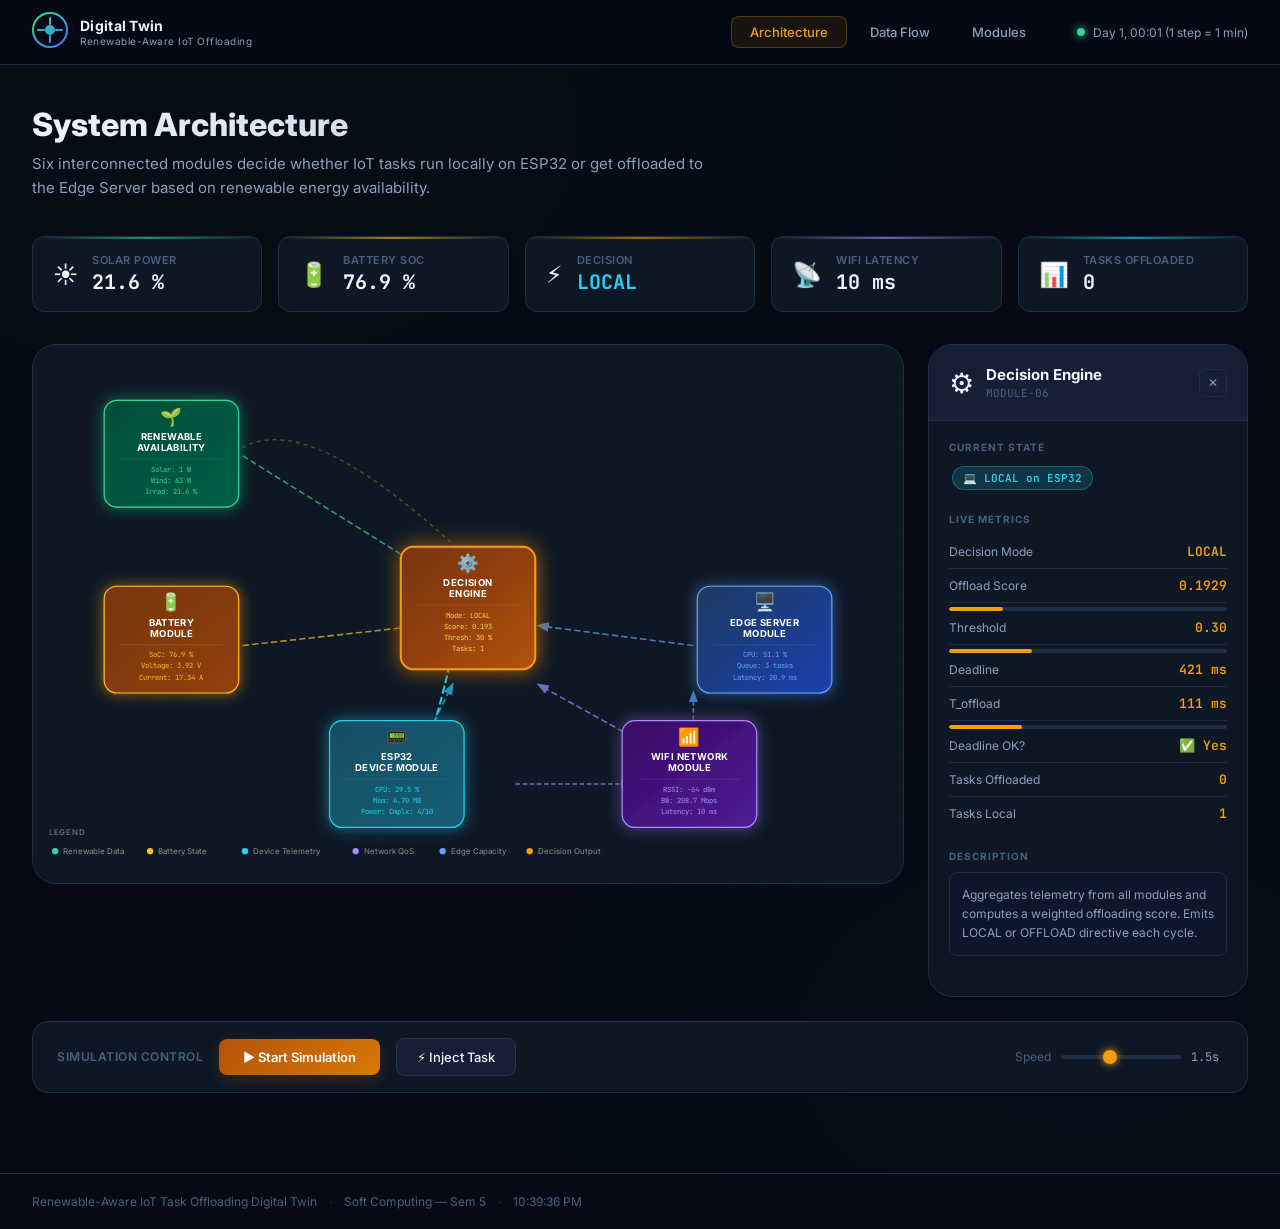
==== index.html @ d1eb708c "first commit" ====
<!DOCTYPE html>
<html lang="en">
<head>
  <meta charset="UTF-8" />
  <meta name="viewport" content="width=device-width, initial-scale=1.0" />
  <title>Renewable-Aware IoT Task Offloading Digital Twin</title>
  <meta name="description" content="Interactive system architecture for a Renewable-Aware IoT Task Offloading Digital Twin — visualizing data flow between Renewable, Battery, ESP32, WiFi, Edge Server, and Decision Engine modules." />
  <link rel="preconnect" href="https://fonts.googleapis.com" />
  <link href="https://fonts.googleapis.com/css2?family=Inter:wght@300;400;500;600;700;800&family=JetBrains+Mono:wght@400;600&display=swap" rel="stylesheet" />
  <link rel="stylesheet" href="style.css" />
</head>
<body>
  <!-- ===== HEADER ===== -->
  <header class="site-header">
    <div class="header-inner">
      <div class="logo-group">
        <div class="logo-icon">
          <svg viewBox="0 0 36 36" fill="none" xmlns="http://www.w3.org/2000/svg">
            <circle cx="18" cy="18" r="17" stroke="url(#lg1)" stroke-width="2"/>
            <path d="M18 6v6M18 24v6M6 18h6M24 18h6" stroke="url(#lg1)" stroke-width="2" stroke-linecap="round"/>
            <circle cx="18" cy="18" r="5" fill="url(#lg1)"/>
            <defs>
              <linearGradient id="lg1" x1="6" y1="6" x2="30" y2="30" gradientUnits="userSpaceOnUse">
                <stop stop-color="#34d399"/>
                <stop offset="1" stop-color="#3b82f6"/>
              </linearGradient>
            </defs>
          </svg>
        </div>
        <div class="logo-text">
          <span class="logo-title">Digital Twin</span>
          <span class="logo-sub">Renewable-Aware IoT Offloading</span>
        </div>
      </div>
      <nav class="header-nav">
        <button class="nav-btn active" data-view="architecture" onclick="switchView('architecture')">Architecture</button>
        <button class="nav-btn" data-view="dataflow" onclick="switchView('dataflow')">Data Flow</button>
        <button class="nav-btn" data-view="modules" onclick="switchView('modules')">Modules</button>
      </nav>
      <div class="header-status">
        <span class="status-dot"></span>
        <span class="status-text" id="sim-clock">Sim Time: 00:00 (Step = 1 min)</span>
      </div>
    </div>
  </header>

  <!-- ===== MAIN ===== -->
  <main>
    <!-- ──── VIEW: ARCHITECTURE ──── -->
    <section id="view-architecture" class="view active">
      <div class="section-hero">
        <h1 class="hero-title">System Architecture</h1>
        <p class="hero-sub">Six interconnected modules decide whether IoT tasks run locally on ESP32 or get offloaded to the Edge Server based on renewable energy availability.</p>
      </div>

      <!-- KPI Bar -->
      <div class="kpi-bar">
        <div class="kpi-card" id="kpi-solar">
          <div class="kpi-icon">☀️</div>
          <div class="kpi-body">
            <div class="kpi-label">Solar Power</div>
            <div class="kpi-value" id="kv-solar">0 W</div>
          </div>
          <div class="kpi-ring" id="kr-solar"></div>
        </div>
        <div class="kpi-card" id="kpi-battery">
          <div class="kpi-icon">🔋</div>
          <div class="kpi-body">
            <div class="kpi-label">Battery SoC</div>
            <div class="kpi-value" id="kv-battery">0%</div>
          </div>
          <div class="kpi-ring" id="kr-battery"></div>
        </div>
        <div class="kpi-card" id="kpi-decision">
          <div class="kpi-icon">⚡</div>
          <div class="kpi-body">
            <div class="kpi-label">Decision</div>
            <div class="kpi-value" id="kv-decision">—</div>
          </div>
        </div>
        <div class="kpi-card" id="kpi-latency">
          <div class="kpi-icon">📡</div>
          <div class="kpi-body">
            <div class="kpi-label">WiFi Latency</div>
            <div class="kpi-value" id="kv-latency">0 ms</div>
          </div>
        </div>
        <div class="kpi-card" id="kpi-tasks">
          <div class="kpi-icon">📊</div>
          <div class="kpi-body">
            <div class="kpi-label">Tasks Offloaded</div>
            <div class="kpi-value" id="kv-tasks">0</div>
          </div>
        </div>
      </div>

      <!-- Architecture Canvas -->
      <div class="arch-canvas-wrapper">
        <svg id="arch-svg" class="arch-svg" viewBox="0 0 1100 680" xmlns="http://www.w3.org/2000/svg">
          <defs>
            <!-- Glow filters -->
            <filter id="glow-green" x="-30%" y="-30%" width="160%" height="160%">
              <feGaussianBlur stdDeviation="8" result="blur"/>
              <feMerge><feMergeNode in="blur"/><feMergeNode in="SourceGraphic"/></feMerge>
            </filter>
            <filter id="glow-amber" x="-30%" y="-30%" width="160%" height="160%">
              <feGaussianBlur stdDeviation="8" result="blur"/>
              <feMerge><feMergeNode in="blur"/><feMergeNode in="SourceGraphic"/></feMerge>
            </filter>
            <filter id="glow-cyan" x="-30%" y="-30%" width="160%" height="160%">
              <feGaussianBlur stdDeviation="8" result="blur"/>
              <feMerge><feMergeNode in="blur"/><feMergeNode in="SourceGraphic"/></feMerge>
            </filter>
            <filter id="glow-purple" x="-30%" y="-30%" width="160%" height="160%">
              <feGaussianBlur stdDeviation="8" result="blur"/>
              <feMerge><feMergeNode in="blur"/><feMergeNode in="SourceGraphic"/></feMerge>
            </filter>
            <filter id="glow-blue" x="-30%" y="-30%" width="160%" height="160%">
              <feGaussianBlur stdDeviation="8" result="blur"/>
              <feMerge><feMergeNode in="blur"/><feMergeNode in="SourceGraphic"/></feMerge>
            </filter>
            <filter id="glow-gold" x="-40%" y="-40%" width="180%" height="180%">
              <feGaussianBlur stdDeviation="12" result="blur"/>
              <feMerge><feMergeNode in="blur"/><feMergeNode in="SourceGraphic"/></feMerge>
            </filter>
            <!-- Gradients -->
            <linearGradient id="grad-green" x1="0%" y1="0%" x2="100%" y2="100%">
              <stop offset="0%" stop-color="#064e3b"/><stop offset="100%" stop-color="#065f46"/>
            </linearGradient>
            <linearGradient id="grad-amber" x1="0%" y1="0%" x2="100%" y2="100%">
              <stop offset="0%" stop-color="#78350f"/><stop offset="100%" stop-color="#92400e"/>
            </linearGradient>
            <linearGradient id="grad-cyan" x1="0%" y1="0%" x2="100%" y2="100%">
              <stop offset="0%" stop-color="#164e63"/><stop offset="100%" stop-color="#155e75"/>
            </linearGradient>
            <linearGradient id="grad-purple" x1="0%" y1="0%" x2="100%" y2="100%">
              <stop offset="0%" stop-color="#3b0764"/><stop offset="100%" stop-color="#4c1d95"/>
            </linearGradient>
            <linearGradient id="grad-blue" x1="0%" y1="0%" x2="100%" y2="100%">
              <stop offset="0%" stop-color="#1e3a5f"/><stop offset="100%" stop-color="#1e40af"/>
            </linearGradient>
            <linearGradient id="grad-gold" x1="0%" y1="0%" x2="100%" y2="100%">
              <stop offset="0%" stop-color="#78350f"/><stop offset="50%" stop-color="#92400e"/><stop offset="100%" stop-color="#b45309"/>
            </linearGradient>
            <!-- Arrow markers -->
            <marker id="arrow-green" markerWidth="8" markerHeight="8" refX="6" refY="3" orient="auto">
              <path d="M0,0 L0,6 L8,3 z" fill="#34d399"/>
            </marker>
            <marker id="arrow-amber" markerWidth="8" markerHeight="8" refX="6" refY="3" orient="auto">
              <path d="M0,0 L0,6 L8,3 z" fill="#fbbf24"/>
            </marker>
            <marker id="arrow-cyan" markerWidth="8" markerHeight="8" refX="6" refY="3" orient="auto">
              <path d="M0,0 L0,6 L8,3 z" fill="#22d3ee"/>
            </marker>
            <marker id="arrow-purple" markerWidth="8" markerHeight="8" refX="6" refY="3" orient="auto">
              <path d="M0,0 L0,6 L8,3 z" fill="#a78bfa"/>
            </marker>
            <marker id="arrow-blue" markerWidth="8" markerHeight="8" refX="6" refY="3" orient="auto">
              <path d="M0,0 L0,6 L8,3 z" fill="#60a5fa"/>
            </marker>
            <marker id="arrow-gold" markerWidth="8" markerHeight="8" refX="6" refY="3" orient="auto">
              <path d="M0,0 L0,6 L8,3 z" fill="#fbbf24"/>
            </marker>
            <!-- Animated dashes -->
            <linearGradient id="flow-green" x1="0%" y1="0%" x2="100%" y2="0%">
              <stop offset="0%" stop-color="#34d399" stop-opacity="0"/>
              <stop offset="50%" stop-color="#34d399" stop-opacity="1"/>
              <stop offset="100%" stop-color="#34d399" stop-opacity="0"/>
            </linearGradient>
          </defs>

          <!-- Background grid -->
          <pattern id="grid" width="40" height="40" patternUnits="userSpaceOnUse">
            <path d="M 40 0 L 0 0 0 40" fill="none" stroke="#ffffff08" stroke-width="1"/>
          </pattern>
          <rect width="1100" height="680" fill="url(#grid)"/>

          <!-- ===== FLOW LINES ===== -->
          <!-- Renewable → Decision -->
          <line class="flow-line" x1="265" y1="140" x2="490" y2="280" stroke="#34d399" stroke-width="2" stroke-dasharray="8 4" marker-end="url(#arrow-green)" opacity="0.7"/>
          <!-- Battery → Decision -->
          <line class="flow-line" x1="265" y1="380" x2="490" y2="355" stroke="#fbbf24" stroke-width="2" stroke-dasharray="8 4" marker-end="url(#arrow-amber)" opacity="0.7"/>
          <!-- ESP32 → Decision -->
          <line class="flow-line" x1="480" y1="530" x2="530" y2="430" stroke="#22d3ee" stroke-width="2" stroke-dasharray="8 4" marker-end="url(#arrow-cyan)" opacity="0.7"/>
          <!-- WiFi → Decision -->
          <line class="flow-line" x1="820" y1="530" x2="640" y2="430" stroke="#a78bfa" stroke-width="2" stroke-dasharray="8 4" marker-end="url(#arrow-purple)" opacity="0.7"/>
          <!-- Edge → Decision -->
          <line class="flow-line" x1="835" y1="380" x2="640" y2="355" stroke="#60a5fa" stroke-width="2" stroke-dasharray="8 4" marker-end="url(#arrow-blue)" opacity="0.7"/>
          <!-- Decision → Renewable (feedback) -->
          <path class="flow-line" d="M 550 270 Q 350 80 265 130" fill="none" stroke="#f59e0b" stroke-width="1.5" stroke-dasharray="5 5" opacity="0.4"/>
          <!-- Decision → ESP32 (execute local) -->
          <path id="path-local" class="flow-line-decision" d="M 530 390 Q 510 480 490 530" fill="none" stroke="#22d3ee" stroke-width="2.5" stroke-dasharray="10 4" marker-end="url(#arrow-cyan)" opacity="0"/>
          <!-- Decision → Edge (offload) -->
          <path id="path-offload" class="flow-line-decision" d="M 640 390 Q 720 480 820 530" fill="none" stroke="#60a5fa" stroke-width="2.5" stroke-dasharray="10 4" marker-end="url(#arrow-blue)" opacity="0"/>
          <!-- ESP32 ↔ WiFi -->
          <line class="flow-line" x1="610" y1="555" x2="755" y2="555" stroke="#a78bfa" stroke-width="2" stroke-dasharray="6 3" marker-end="url(#arrow-purple)" opacity="0.7"/>
          <!-- WiFi ↔ Edge -->
          <line class="flow-line" x1="835" y1="510" x2="835" y2="440" stroke="#60a5fa" stroke-width="2" stroke-dasharray="6 3" marker-end="url(#arrow-blue)" opacity="0.7"/>

          <!-- ===== MODULE NODES ===== -->

          <!-- 1. Renewable Availability Module (top-left) -->
          <g id="node-renewable" class="arch-node" onclick="selectModule('renewable')" transform="translate(90,70)">
            <rect x="0" y="0" width="170" height="135" rx="16" fill="url(#grad-green)" stroke="#34d399" stroke-width="1.5" filter="url(#glow-green)"/>
            <rect x="0" y="0" width="170" height="135" rx="16" fill="none" stroke="#34d39940" stroke-width="1"/>
            <text x="85" y="28" text-anchor="middle" font-family="Inter" font-size="22" fill="#34d399">🌱</text>
            <text x="85" y="50" text-anchor="middle" font-family="Inter" font-weight="700" font-size="12" fill="#ffffff" letter-spacing="0.5">RENEWABLE</text>
            <text x="85" y="64" text-anchor="middle" font-family="Inter" font-weight="700" font-size="12" fill="#ffffff" letter-spacing="0.5">AVAILABILITY</text>
            <line x1="20" y1="74" x2="150" y2="74" stroke="#34d39930" stroke-width="1"/>
            <text x="85" y="90" text-anchor="middle" font-family="JetBrains Mono" font-size="9" fill="#34d399">Solar: <tspan id="svg-solar">-- W</tspan></text>
            <text x="85" y="104" text-anchor="middle" font-family="JetBrains Mono" font-size="9" fill="#34d399">Wind: <tspan id="svg-wind">-- W</tspan></text>
            <text x="85" y="118" text-anchor="middle" font-family="JetBrains Mono" font-size="9" fill="#34d399">Irrad: <tspan id="svg-irrad">-- W/m²</tspan></text>
            <rect class="node-pulse" x="0" y="0" width="170" height="135" rx="16" fill="none" stroke="#34d399" stroke-width="2" opacity="0"/>
          </g>

          <!-- 2. Battery Module (bottom-left) -->
          <g id="node-battery" class="arch-node" onclick="selectModule('battery')" transform="translate(90,305)">
            <rect x="0" y="0" width="170" height="135" rx="16" fill="url(#grad-amber)" stroke="#fbbf24" stroke-width="1.5" filter="url(#glow-amber)"/>
            <text x="85" y="28" text-anchor="middle" font-family="Inter" font-size="22" fill="#fbbf24">🔋</text>
            <text x="85" y="50" text-anchor="middle" font-family="Inter" font-weight="700" font-size="12" fill="#ffffff" letter-spacing="0.5">BATTERY</text>
            <text x="85" y="64" text-anchor="middle" font-family="Inter" font-weight="700" font-size="12" fill="#ffffff" letter-spacing="0.5">MODULE</text>
            <line x1="20" y1="74" x2="150" y2="74" stroke="#fbbf2430" stroke-width="1"/>
            <text x="85" y="90" text-anchor="middle" font-family="JetBrains Mono" font-size="9" fill="#fbbf24">SoC: <tspan id="svg-soc">--%</tspan></text>
            <text x="85" y="104" text-anchor="middle" font-family="JetBrains Mono" font-size="9" fill="#fbbf24">Voltage: <tspan id="svg-volt">-- V</tspan></text>
            <text x="85" y="118" text-anchor="middle" font-family="JetBrains Mono" font-size="9" fill="#fbbf24">Current: <tspan id="svg-curr">-- A</tspan></text>
            <rect class="node-pulse" x="0" y="0" width="170" height="135" rx="16" fill="none" stroke="#fbbf24" stroke-width="2" opacity="0"/>
          </g>

          <!-- 3. ESP32 Module (bottom-center-left) -->
          <g id="node-esp32" class="arch-node" onclick="selectModule('esp32')" transform="translate(375,475)">
            <rect x="0" y="0" width="170" height="135" rx="16" fill="url(#grad-cyan)" stroke="#22d3ee" stroke-width="1.5" filter="url(#glow-cyan)"/>
            <text x="85" y="28" text-anchor="middle" font-family="Inter" font-size="22" fill="#22d3ee">📟</text>
            <text x="85" y="50" text-anchor="middle" font-family="Inter" font-weight="700" font-size="12" fill="#ffffff" letter-spacing="0.5">ESP32</text>
            <text x="85" y="64" text-anchor="middle" font-family="Inter" font-weight="700" font-size="12" fill="#ffffff" letter-spacing="0.5">DEVICE MODULE</text>
            <line x1="20" y1="74" x2="150" y2="74" stroke="#22d3ee30" stroke-width="1"/>
            <text x="85" y="90" text-anchor="middle" font-family="JetBrains Mono" font-size="9" fill="#22d3ee">CPU: <tspan id="svg-cpu">--%</tspan></text>
            <text x="85" y="104" text-anchor="middle" font-family="JetBrains Mono" font-size="9" fill="#22d3ee">Mem: <tspan id="svg-mem">-- KB</tspan></text>
            <text x="85" y="118" text-anchor="middle" font-family="JetBrains Mono" font-size="9" fill="#22d3ee">Power: <tspan id="svg-esp-pwr">-- mW</tspan></text>
            <rect class="node-pulse" x="0" y="0" width="170" height="135" rx="16" fill="none" stroke="#22d3ee" stroke-width="2" opacity="0"/>
          </g>

          <!-- 4. WiFi Network Module (bottom-center-right) -->
          <g id="node-wifi" class="arch-node" onclick="selectModule('wifi')" transform="translate(745,475)">
            <rect x="0" y="0" width="170" height="135" rx="16" fill="url(#grad-purple)" stroke="#a78bfa" stroke-width="1.5" filter="url(#glow-purple)"/>
            <text x="85" y="28" text-anchor="middle" font-family="Inter" font-size="22" fill="#a78bfa">📶</text>
            <text x="85" y="50" text-anchor="middle" font-family="Inter" font-weight="700" font-size="12" fill="#ffffff" letter-spacing="0.5">WIFI NETWORK</text>
            <text x="85" y="64" text-anchor="middle" font-family="Inter" font-weight="700" font-size="12" fill="#ffffff" letter-spacing="0.5">MODULE</text>
            <line x1="20" y1="74" x2="150" y2="74" stroke="#a78bfa30" stroke-width="1"/>
            <text x="85" y="90" text-anchor="middle" font-family="JetBrains Mono" font-size="9" fill="#a78bfa">RSSI: <tspan id="svg-rssi">-- dBm</tspan></text>
            <text x="85" y="104" text-anchor="middle" font-family="JetBrains Mono" font-size="9" fill="#a78bfa">BW: <tspan id="svg-bw">-- Mbps</tspan></text>
            <text x="85" y="118" text-anchor="middle" font-family="JetBrains Mono" font-size="9" fill="#a78bfa">Latency: <tspan id="svg-lat">-- ms</tspan></text>
            <rect class="node-pulse" x="0" y="0" width="170" height="135" rx="16" fill="none" stroke="#a78bfa" stroke-width="2" opacity="0"/>
          </g>

          <!-- 5. Edge Server Module (right) -->
          <g id="node-edge" class="arch-node" onclick="selectModule('edge')" transform="translate(840,305)">
            <rect x="0" y="0" width="170" height="135" rx="16" fill="url(#grad-blue)" stroke="#60a5fa" stroke-width="1.5" filter="url(#glow-blue)"/>
            <text x="85" y="28" text-anchor="middle" font-family="Inter" font-size="22" fill="#60a5fa">🖥️</text>
            <text x="85" y="50" text-anchor="middle" font-family="Inter" font-weight="700" font-size="12" fill="#ffffff" letter-spacing="0.5">EDGE SERVER</text>
            <text x="85" y="64" text-anchor="middle" font-family="Inter" font-weight="700" font-size="12" fill="#ffffff" letter-spacing="0.5">MODULE</text>
            <line x1="20" y1="74" x2="150" y2="74" stroke="#60a5fa30" stroke-width="1"/>
            <text x="85" y="90" text-anchor="middle" font-family="JetBrains Mono" font-size="9" fill="#60a5fa">CPU: <tspan id="svg-edge-cpu">--%</tspan></text>
            <text x="85" y="104" text-anchor="middle" font-family="JetBrains Mono" font-size="9" fill="#60a5fa">Queue: <tspan id="svg-queue">-- tasks</tspan></text>
            <text x="85" y="118" text-anchor="middle" font-family="JetBrains Mono" font-size="9" fill="#60a5fa">Latency: <tspan id="svg-edge-lat">-- ms</tspan></text>
            <rect class="node-pulse" x="0" y="0" width="170" height="135" rx="16" fill="none" stroke="#60a5fa" stroke-width="2" opacity="0"/>
          </g>

          <!-- 6. Decision Engine Module (center) -->
          <g id="node-decision" class="arch-node selected" onclick="selectModule('decision')" transform="translate(465,255)">
            <rect x="0" y="0" width="170" height="155" rx="16" fill="url(#grad-gold)" stroke="#f59e0b" stroke-width="2" filter="url(#glow-gold)"/>
            <text x="85" y="28" text-anchor="middle" font-family="Inter" font-size="22" fill="#fcd34d">⚙️</text>
            <text x="85" y="50" text-anchor="middle" font-family="Inter" font-weight="700" font-size="12" fill="#ffffff" letter-spacing="0.5">DECISION</text>
            <text x="85" y="64" text-anchor="middle" font-family="Inter" font-weight="700" font-size="12" fill="#ffffff" letter-spacing="0.5">ENGINE</text>
            <line x1="20" y1="74" x2="150" y2="74" stroke="#f59e0b30" stroke-width="1"/>
            <text x="85" y="90" text-anchor="middle" font-family="JetBrains Mono" font-size="9" fill="#fcd34d">Mode: <tspan id="svg-mode">--</tspan></text>
            <text x="85" y="104" text-anchor="middle" font-family="JetBrains Mono" font-size="9" fill="#fcd34d">Score: <tspan id="svg-score">--</tspan></text>
            <text x="85" y="118" text-anchor="middle" font-family="JetBrains Mono" font-size="9" fill="#fcd34d">Thresh: <tspan id="svg-thresh">30%</tspan></text>
            <text x="85" y="132" text-anchor="middle" font-family="JetBrains Mono" font-size="9" fill="#fcd34d">Tasks: <tspan id="svg-tasks">0</tspan></text>
            <rect class="node-pulse" x="0" y="0" width="170" height="155" rx="16" fill="none" stroke="#f59e0b" stroke-width="2" opacity="0"/>
          </g>

          <!-- Legend -->
          <g transform="translate(20, 620)">
            <text font-family="Inter" font-size="10" fill="#ffffff60" font-weight="600" letter-spacing="1">LEGEND</text>
            <circle cx="8" cy="20" r="4" fill="#34d399"/><text x="18" y="24" font-family="Inter" font-size="10" fill="#ffffff80">Renewable Data</text>
            <circle cx="128" cy="20" r="4" fill="#fbbf24"/><text x="138" y="24" font-family="Inter" font-size="10" fill="#ffffff80">Battery State</text>
            <circle cx="248" cy="20" r="4" fill="#22d3ee"/><text x="258" y="24" font-family="Inter" font-size="10" fill="#ffffff80">Device Telemetry</text>
            <circle cx="388" cy="20" r="4" fill="#a78bfa"/><text x="398" y="24" font-family="Inter" font-size="10" fill="#ffffff80">Network QoS</text>
            <circle cx="498" cy="20" r="4" fill="#60a5fa"/><text x="508" y="24" font-family="Inter" font-size="10" fill="#ffffff80">Edge Capacity</text>
            <circle cx="608" cy="20" r="4" fill="#f59e0b"/><text x="618" y="24" font-family="Inter" font-size="10" fill="#ffffff80">Decision Output</text>
          </g>
        </svg>

        <!-- Module Detail Panel -->
        <aside id="module-panel" class="module-panel">
          <div class="panel-header">
            <div id="panel-icon" class="panel-icon">⚙️</div>
            <div>
              <div id="panel-name" class="panel-name">Decision Engine</div>
              <div id="panel-id" class="panel-id">MODULE-06</div>
            </div>
            <button class="panel-close" onclick="closePanel()">✕</button>
          </div>
          <div id="panel-body" class="panel-body"></div>
        </aside>
      </div>

      <!-- Simulation Controls -->
      <div class="sim-controls">
        <div class="sim-label">Simulation Control</div>
        <button id="btn-sim" class="btn-primary" onclick="toggleSimulation()">▶ Start Simulation</button>
        <button class="btn-secondary" onclick="triggerTask()">⚡ Inject Task</button>
        <div class="sim-speed">
          <label for="speed-range">Speed</label>
          <input type="range" id="speed-range" min="500" max="3000" value="1500" step="100" oninput="updateSpeed(this.value)"/>
          <span id="speed-label">1.5s</span>
        </div>
      </div>
    </section>

    <!-- ──── VIEW: DATA FLOW ──── -->
    <section id="view-dataflow" class="view">
      <div class="section-hero">
        <h1 class="hero-title">Data Flow Diagram</h1>
        <p class="hero-sub">Step-by-step data exchange between all modules — from energy sensing to the final offloading decision.</p>
      </div>
      <div class="flow-diagram-container">
        <div class="flow-columns">
          <!-- Column headers -->
          <div class="flow-col">
            <div class="flow-col-header green">🌱 Renewable</div>
            <div class="flow-col-lane" id="lane-renewable"></div>
          </div>
          <div class="flow-col">
            <div class="flow-col-header amber">🔋 Battery</div>
            <div class="flow-col-lane" id="lane-battery"></div>
          </div>
          <div class="flow-col">
            <div class="flow-col-header cyan">📟 ESP32</div>
            <div class="flow-col-lane" id="lane-esp32"></div>
          </div>
          <div class="flow-col">
            <div class="flow-col-header gold">⚙️ Decision</div>
            <div class="flow-col-lane" id="lane-decision"></div>
          </div>
          <div class="flow-col">
            <div class="flow-col-header purple">📶 WiFi</div>
            <div class="flow-col-lane" id="lane-wifi"></div>
          </div>
          <div class="flow-col">
            <div class="flow-col-header blue">🖥️ Edge</div>
            <div class="flow-col-lane" id="lane-edge"></div>
          </div>
        </div>

        <div class="flow-steps-container">
          <div class="flow-step-list" id="flow-steps">
            <!-- Populated by JS -->
          </div>
        </div>
      </div>
    </section>

    <!-- ──── VIEW: MODULES ──── -->
    <section id="view-modules" class="view">
      <div class="section-hero">
        <h1 class="hero-title">Module Reference</h1>
        <p class="hero-sub">Detailed specification and role description for each module in the Digital Twin.</p>
      </div>
      <div class="modules-grid">

        <div class="mod-card" style="--accent: #34d399; --accent-dim: #064e3b;">
          <div class="mod-card-header">
            <span class="mod-num">01</span>
            <span class="mod-icon">🌱</span>
            <h2 class="mod-title">Renewable Availability Module</h2>
          </div>
          <div class="mod-section">
            <div class="mod-section-title">Responsibilities</div>
            <ul class="mod-list">
              <li>Collects real-time solar irradiance & wind speed data</li>
              <li>Estimates instantaneous power generation (W)</li>
              <li>Provides renewable availability score (0–1)</li>
              <li>Forecasts short-term energy availability</li>
            </ul>
          </div>
          <div class="mod-section">
            <div class="mod-section-title">Outputs to Decision Engine</div>
            <div class="mod-tags">
              <span class="tag">P_solar (W)</span>
              <span class="tag">P_wind (W)</span>
              <span class="tag">Irradiance (W/m²)</span>
              <span class="tag">Availability Score</span>
            </div>
          </div>
          <div class="mod-section">
            <div class="mod-section-title">Digital Twin Role</div>
            <p class="mod-desc">Mirrors a physical renewable energy source — solar panel + wind turbine — and computes net energy generation at every timestep.</p>
          </div>
        </div>

        <div class="mod-card" style="--accent: #fbbf24; --accent-dim: #78350f;">
          <div class="mod-card-header">
            <span class="mod-num">02</span>
            <span class="mod-icon">🔋</span>
            <h2 class="mod-title">Battery Module</h2>
          </div>
          <div class="mod-section">
            <div class="mod-section-title">Responsibilities</div>
            <ul class="mod-list">
              <li>Tracks State of Charge (SoC) in real time</li>
              <li>Models charge/discharge dynamics</li>
              <li>Enforces safe operating voltage thresholds</li>
              <li>Estimates remaining operational time</li>
            </ul>
          </div>
          <div class="mod-section">
            <div class="mod-section-title">Outputs to Decision Engine</div>
            <div class="mod-tags">
              <span class="tag">SoC (%)</span>
              <span class="tag">Voltage (V)</span>
              <span class="tag">Discharge Rate</span>
              <span class="tag">Time Remaining</span>
            </div>
          </div>
          <div class="mod-section">
            <div class="mod-section-title">Digital Twin Role</div>
            <p class="mod-desc">Simulates a LiFePO4 / Li-ion battery pack. When SoC is low and renewables are insufficient, offloading is discouraged to conserve energy.</p>
          </div>
        </div>

        <div class="mod-card" style="--accent: #22d3ee; --accent-dim: #164e63;">
          <div class="mod-card-header">
            <span class="mod-num">03</span>
            <span class="mod-icon">📟</span>
            <h2 class="mod-title">ESP32 Device Module</h2>
          </div>
          <div class="mod-section">
            <div class="mod-section-title">Responsibilities</div>
            <ul class="mod-list">
              <li>Generates IoT tasks with size, deadline, and compute demand</li>
              <li>Reports CPU load, free memory, and power draw</li>
              <li>Executes tasks locally when instructed</li>
              <li>Serializes & transmits tasks over WiFi when offloaded</li>
            </ul>
          </div>
          <div class="mod-section">
            <div class="mod-section-title">Outputs to Decision Engine</div>
            <div class="mod-tags">
              <span class="tag">CPU Load (%)</span>
              <span class="tag">Free RAM (KB)</span>
              <span class="tag">Task Size (KB)</span>
              <span class="tag">Deadline (ms)</span>
            </div>
          </div>
          <div class="mod-section">
            <div class="mod-section-title">Digital Twin Role</div>
            <p class="mod-desc">Emulates a constrained microcontroller. Local execution consumes battery faster; offloading trades energy for compute power.</p>
          </div>
        </div>

        <div class="mod-card" style="--accent: #a78bfa; --accent-dim: #3b0764;">
          <div class="mod-card-header">
            <span class="mod-num">04</span>
            <span class="mod-icon">📶</span>
            <h2 class="mod-title">WiFi Network Module</h2>
          </div>
          <div class="mod-section">
            <div class="mod-section-title">Responsibilities</div>
            <ul class="mod-list">
              <li>Monitors RSSI, throughput, and round-trip latency</li>
              <li>Estimates data transfer energy cost</li>
              <li>Determines if network quality is sufficient for offloading</li>
              <li>Models packet loss impact on task deadlines</li>
            </ul>
          </div>
          <div class="mod-section">
            <div class="mod-section-title">Outputs to Decision Engine</div>
            <div class="mod-tags">
              <span class="tag">RSSI (dBm)</span>
              <span class="tag">Bandwidth (Mbps)</span>
              <span class="tag">Latency (ms)</span>
              <span class="tag">Transfer Cost (mJ)</span>
            </div>
          </div>
          <div class="mod-section">
            <div class="mod-section-title">Digital Twin Role</div>
            <p class="mod-desc">Simulates the IEEE 802.11 link between ESP32 and the edge node. Poor signal strength can make offloading more costly than local execution.</p>
          </div>
        </div>

        <div class="mod-card" style="--accent: #60a5fa; --accent-dim: #1e3a5f;">
          <div class="mod-card-header">
            <span class="mod-num">05</span>
            <span class="mod-icon">🖥️</span>
            <h2 class="mod-title">Edge Server Module</h2>
          </div>
          <div class="mod-section">
            <div class="mod-section-title">Responsibilities</div>
            <ul class="mod-list">
              <li>Reports available CPU cores, memory, and queue depth</li>
              <li>Estimates task completion time at the edge</li>
              <li>Manages incoming task queue from ESP32 clients</li>
              <li>Returns results back via WiFi</li>
            </ul>
          </div>
          <div class="mod-section">
            <div class="mod-section-title">Outputs to Decision Engine</div>
            <div class="mod-tags">
              <span class="tag">CPU Available (%)</span>
              <span class="tag">Queue Depth</span>
              <span class="tag">Exec Time (ms)</span>
              <span class="tag">Power Cost (mJ)</span>
            </div>
          </div>
          <div class="mod-section">
            <div class="mod-section-title">Digital Twin Role</div>
            <p class="mod-desc">Simulates a nearby MEC (Mobile Edge Computing) server. If the edge is overloaded, local execution may be preferred even when energy is available.</p>
          </div>
        </div>

        <div class="mod-card featured" style="--accent: #f59e0b; --accent-dim: #78350f;">
          <div class="mod-card-header">
            <span class="mod-num">06</span>
            <span class="mod-icon">⚙️</span>
            <h2 class="mod-title">Decision Engine Module</h2>
          </div>
          <div class="mod-section">
            <div class="mod-section-title">Responsibilities</div>
            <ul class="mod-list">
              <li>Aggregates telemetry from all 5 input modules</li>
              <li>Computes a weighted offloading score</li>
              <li>Enforces renewable-aware policy thresholds</li>
              <li>Outputs binary decision: LOCAL or OFFLOAD</li>
            </ul>
          </div>
          <div class="mod-section">
            <div class="mod-section-title">Decision Formula</div>
            <div class="formula-box">
              Score = α·E_renew + β·(1−SoC_deficit) − γ·WiFi_cost − δ·Edge_load
            </div>
            <div class="mod-tags" style="margin-top:8px">
              <span class="tag">α = Energy weight</span>
              <span class="tag">β = Battery weight</span>
              <span class="tag">γ = Network weight</span>
              <span class="tag">δ = Load weight</span>
            </div>
          </div>
          <div class="mod-section">
            <div class="mod-section-title">Decision Rule</div>
            <div class="rule-box">
              <div class="rule-row"><span class="rule-cond">Score ≥ threshold AND SoC > 30%</span><span class="rule-act offload">→ OFFLOAD</span></div>
              <div class="rule-row"><span class="rule-cond">Otherwise</span><span class="rule-act local">→ EXECUTE LOCAL</span></div>
            </div>
          </div>
        </div>

      </div>
    </section>
  </main>

  <!-- ===== FOOTER ===== -->
  <footer class="site-footer">
    <div class="footer-inner">
      <span>Renewable-Aware IoT Task Offloading Digital Twin</span>
      <span class="footer-dot">·</span>
      <span>Soft Computing — Sem 5</span>
      <span class="footer-dot">·</span>
      <span id="footer-time"></span>
    </div>
  </footer>

  <script src="app.js"></script>
</body>
</html>
---- style.css ----
/* ===================================================
   Renewable-Aware IoT Digital Twin — Global Styles
   =================================================== */

/* ── Variables ── */
:root {
  --bg-900: #050a14;
  --bg-800: #080f1f;
  --bg-700: #0d1729;
  --bg-600: #111f36;
  --surface: #0e1825;
  --surface-2: #162035;
  --border: #1e2e45;
  --border-light: #253550;

  --green:  #34d399;
  --amber:  #fbbf24;
  --cyan:   #22d3ee;
  --purple: #a78bfa;
  --blue:   #60a5fa;
  --gold:   #f59e0b;
  --red:    #f87171;

  --text-primary: #f0f6ff;
  --text-secondary: #8ba0bc;
  --text-muted: #4a6080;

  --font-sans: 'Inter', system-ui, sans-serif;
  --font-mono: 'JetBrains Mono', monospace;

  --radius-sm: 8px;
  --radius-md: 12px;
  --radius-lg: 16px;
  --radius-xl: 24px;

  --shadow-glow-green:  0 0 24px #34d39930;
  --shadow-glow-amber:  0 0 24px #fbbf2430;
  --shadow-glow-cyan:   0 0 24px #22d3ee30;
  --shadow-glow-purple: 0 0 24px #a78bfa30;
  --shadow-glow-blue:   0 0 24px #60a5fa30;
  --shadow-glow-gold:   0 0 32px #f59e0b40;
}

/* ── Reset ── */
*, *::before, *::after { box-sizing: border-box; margin: 0; padding: 0; }
html { scroll-behavior: smooth; }
body {
  font-family: var(--font-sans);
  background: var(--bg-900);
  color: var(--text-primary);
  min-height: 100vh;
  overflow-x: hidden;
  background-image:
    radial-gradient(ellipse 60% 40% at 15% 10%, #0d2a1a20, transparent),
    radial-gradient(ellipse 50% 35% at 85% 85%, #0c1f4020, transparent);
}

/* ── Scrollbar ── */
::-webkit-scrollbar { width: 6px; height: 6px; }
::-webkit-scrollbar-track { background: var(--bg-900); }
::-webkit-scrollbar-thumb { background: var(--border-light); border-radius: 3px; }

/* =============================
   HEADER
   ============================= */
.site-header {
  position: sticky;
  top: 0;
  z-index: 100;
  border-bottom: 1px solid var(--border);
  background: rgba(5, 10, 20, 0.85);
  backdrop-filter: blur(20px);
}
.header-inner {
  max-width: 1400px;
  margin: 0 auto;
  padding: 0 32px;
  height: 64px;
  display: flex;
  align-items: center;
  gap: 32px;
}
.logo-group {
  display: flex;
  align-items: center;
  gap: 12px;
  flex-shrink: 0;
}
.logo-icon svg { width: 36px; height: 36px; }
.logo-title {
  display: block;
  font-size: 14px;
  font-weight: 700;
  color: var(--text-primary);
  letter-spacing: 0.3px;
}
.logo-sub {
  display: block;
  font-size: 10px;
  color: var(--text-secondary);
  letter-spacing: 0.5px;
  margin-top: 1px;
}
.header-nav {
  display: flex;
  gap: 4px;
  margin-left: auto;
}
.nav-btn {
  padding: 7px 18px;
  border-radius: var(--radius-sm);
  border: 1px solid transparent;
  background: transparent;
  color: var(--text-secondary);
  font-family: var(--font-sans);
  font-size: 13px;
  font-weight: 500;
  cursor: pointer;
  transition: all 0.2s;
}
.nav-btn:hover { color: var(--text-primary); background: var(--surface); border-color: var(--border); }
.nav-btn.active { color: var(--gold); background: rgba(245, 158, 11, 0.08); border-color: rgba(245, 158, 11, 0.3); }
.header-status {
  display: flex;
  align-items: center;
  gap: 8px;
  flex-shrink: 0;
}
.status-dot {
  width: 8px; height: 8px;
  border-radius: 50%;
  background: var(--green);
  box-shadow: 0 0 8px var(--green);
  animation: pulse-dot 2s ease-in-out infinite;
}
@keyframes pulse-dot {
  0%, 100% { opacity: 1; box-shadow: 0 0 8px var(--green); }
  50% { opacity: 0.5; box-shadow: 0 0 4px var(--green); }
}
.status-text { font-size: 12px; color: var(--text-secondary); }

/* =============================
   VIEWS
   ============================= */
.view { display: none; padding: 40px 32px 80px; max-width: 1400px; margin: 0 auto; }
.view.active { display: block; }

/* =============================
   SECTION HERO
   ============================= */
.section-hero { margin-bottom: 36px; }
.hero-title {
  font-size: 32px;
  font-weight: 800;
  background: linear-gradient(135deg, var(--text-primary) 0%, var(--text-secondary) 100%);
  -webkit-background-clip: text;
  -webkit-text-fill-color: transparent;
  background-clip: text;
  margin-bottom: 8px;
}
.hero-sub {
  font-size: 15px;
  color: var(--text-secondary);
  max-width: 680px;
  line-height: 1.6;
}

/* =============================
   KPI BAR
   ============================= */
.kpi-bar {
  display: flex;
  gap: 16px;
  margin-bottom: 32px;
  flex-wrap: wrap;
}
.kpi-card {
  flex: 1;
  min-width: 160px;
  background: var(--surface);
  border: 1px solid var(--border);
  border-radius: var(--radius-md);
  padding: 16px 20px;
  display: flex;
  align-items: center;
  gap: 14px;
  position: relative;
  overflow: hidden;
  transition: border-color 0.3s, box-shadow 0.3s;
}
.kpi-card::before {
  content: '';
  position: absolute;
  top: 0; left: 0; right: 0;
  height: 2px;
  background: linear-gradient(90deg, transparent, var(--accent, #34d399), transparent);
  opacity: 0.6;
}
#kpi-solar   { --accent: var(--green); }
#kpi-battery { --accent: var(--amber); }
#kpi-decision{ --accent: var(--gold); }
#kpi-latency { --accent: var(--purple); }
#kpi-tasks   { --accent: var(--cyan); }
.kpi-icon { font-size: 24px; }
.kpi-label { font-size: 11px; color: var(--text-muted); font-weight: 600; letter-spacing: 0.5px; text-transform: uppercase; }
.kpi-value { font-size: 20px; font-weight: 700; font-family: var(--font-mono); color: var(--text-primary); margin-top: 2px; }

/* =============================
   ARCHITECTURE CANVAS
   ============================= */
.arch-canvas-wrapper {
  display: flex;
  gap: 24px;
  align-items: flex-start;
}
.arch-svg {
  flex: 1;
  background: var(--surface);
  border: 1px solid var(--border);
  border-radius: var(--radius-xl);
  width: 100%;
  max-width: 900px;
  cursor: default;
}
.arch-node {
  cursor: pointer;
  transition: transform 0.2s;
}
.arch-node:hover { transform-origin: center; }
.arch-node rect { transition: stroke-width 0.2s; }
.arch-node.selected rect:first-child { stroke-width: 2.5; }

.flow-line {
  animation: dash-flow 3s linear infinite;
}
@keyframes dash-flow {
  to { stroke-dashoffset: -40; }
}
.flow-line-decision { transition: opacity 0.5s; }

/* =============================
   MODULE DETAIL PANEL
   ============================= */
.module-panel {
  width: 320px;
  flex-shrink: 0;
  background: var(--surface);
  border: 1px solid var(--border);
  border-radius: var(--radius-xl);
  overflow: hidden;
  animation: slide-in 0.3s ease;
}
@keyframes slide-in {
  from { opacity: 0; transform: translateX(20px); }
  to   { opacity: 1; transform: translateX(0); }
}
.panel-header {
  display: flex;
  align-items: center;
  gap: 12px;
  padding: 20px;
  border-bottom: 1px solid var(--border);
  background: var(--surface-2);
}
.panel-icon { font-size: 28px; }
.panel-name { font-size: 15px; font-weight: 700; color: var(--text-primary); }
.panel-id   { font-size: 11px; color: var(--text-muted); font-family: var(--font-mono); margin-top: 2px; }
.panel-close {
  margin-left: auto;
  background: none;
  border: 1px solid var(--border);
  color: var(--text-secondary);
  cursor: pointer;
  width: 28px; height: 28px;
  border-radius: 6px;
  font-size: 12px;
  transition: all 0.2s;
}
.panel-close:hover { border-color: var(--red); color: var(--red); }
.panel-body { padding: 20px; }
.panel-section { margin-bottom: 20px; }
.panel-section-title {
  font-size: 10px;
  font-weight: 700;
  letter-spacing: 1px;
  text-transform: uppercase;
  color: var(--text-muted);
  margin-bottom: 10px;
}
.panel-metric {
  display: flex;
  justify-content: space-between;
  align-items: center;
  padding: 8px 0;
  border-bottom: 1px solid var(--border);
}
.panel-metric:last-child { border-bottom: none; }
.pm-label { font-size: 12px; color: var(--text-secondary); }
.pm-value { font-size: 13px; font-weight: 600; font-family: var(--font-mono); }
.progress-bar { height: 4px; background: var(--border); border-radius: 2px; overflow: hidden; margin-top: 4px; }
.progress-fill { height: 100%; border-radius: 2px; transition: width 0.5s ease; }
.panel-desc {
  font-size: 12px;
  color: var(--text-secondary);
  line-height: 1.6;
  background: var(--bg-700);
  border-radius: var(--radius-sm);
  padding: 12px;
  border: 1px solid var(--border);
}
.panel-chip {
  display: inline-flex;
  padding: 4px 10px;
  border-radius: 20px;
  font-size: 11px;
  font-weight: 600;
  font-family: var(--font-mono);
  margin: 3px;
}
.chip-offload { background: rgba(96, 165, 250, 0.15); color: var(--blue); border: 1px solid rgba(96, 165, 250, 0.3); }
.chip-local   { background: rgba(34, 211, 238, 0.15); color: var(--cyan); border: 1px solid rgba(34, 211, 238, 0.3); }
.chip-warn    { background: rgba(251, 191, 36, 0.15); color: var(--amber); border: 1px solid rgba(251, 191, 36, 0.3); }

/* =============================
   SIMULATION CONTROLS
   ============================= */
.sim-controls {
  display: flex;
  align-items: center;
  gap: 16px;
  margin-top: 24px;
  padding: 16px 24px;
  background: var(--surface);
  border: 1px solid var(--border);
  border-radius: var(--radius-lg);
  flex-wrap: wrap;
}
.sim-label { font-size: 12px; font-weight: 600; color: var(--text-muted); letter-spacing: 0.5px; text-transform: uppercase; }
.btn-primary {
  padding: 10px 24px;
  border-radius: var(--radius-sm);
  background: linear-gradient(135deg, #b45309, #d97706);
  border: none;
  color: #fff;
  font-family: var(--font-sans);
  font-size: 13px;
  font-weight: 600;
  cursor: pointer;
  transition: all 0.2s;
  box-shadow: 0 4px 12px #b4530940;
}
.btn-primary:hover { transform: translateY(-1px); box-shadow: 0 6px 20px #b4530960; }
.btn-primary.running { background: linear-gradient(135deg, #991b1b, #dc2626); box-shadow: 0 4px 12px #dc262640; }
.btn-secondary {
  padding: 10px 20px;
  border-radius: var(--radius-sm);
  background: var(--surface-2);
  border: 1px solid var(--border-light);
  color: var(--text-primary);
  font-family: var(--font-sans);
  font-size: 13px;
  font-weight: 500;
  cursor: pointer;
  transition: all 0.2s;
}
.btn-secondary:hover { border-color: var(--cyan); color: var(--cyan); }
.sim-speed { display: flex; align-items: center; gap: 10px; margin-left: auto; }
.sim-speed label { font-size: 12px; color: var(--text-muted); }
input[type="range"] {
  -webkit-appearance: none;
  width: 120px; height: 4px;
  background: var(--border); border-radius: 2px; outline: none;
}
input[type="range"]::-webkit-slider-thumb {
  -webkit-appearance: none;
  width: 14px; height: 14px; border-radius: 50%;
  background: var(--gold); cursor: pointer;
  box-shadow: 0 0 8px var(--gold);
}
#speed-label { font-size: 12px; font-family: var(--font-mono); color: var(--text-secondary); width: 32px; }

/* =============================
   DATA FLOW VIEW
   ============================= */
.flow-diagram-container { display: flex; flex-direction: column; gap: 32px; }
.flow-columns { display: grid; grid-template-columns: repeat(6, 1fr); gap: 0; }
.flow-col { display: flex; flex-direction: column; align-items: stretch; }
.flow-col-header {
  padding: 12px 8px;
  text-align: center;
  font-size: 11px;
  font-weight: 700;
  letter-spacing: 0.5px;
  border-radius: var(--radius-sm);
  margin: 0 4px;
}
.flow-col-header.green  { background: rgba(52,211,153,0.08); color: var(--green); border: 1px solid rgba(52,211,153,0.2); }
.flow-col-header.amber  { background: rgba(251,191,36,0.08);  color: var(--amber); border: 1px solid rgba(251,191,36,0.2); }
.flow-col-header.cyan   { background: rgba(34,211,238,0.08);  color: var(--cyan); border: 1px solid rgba(34,211,238,0.2); }
.flow-col-header.gold   { background: rgba(245,158,11,0.08);  color: var(--gold); border: 1px solid rgba(245,158,11,0.2); }
.flow-col-header.purple { background: rgba(167,139,250,0.08); color: var(--purple); border: 1px solid rgba(167,139,250,0.2); }
.flow-col-header.blue   { background: rgba(96,165,250,0.08);  color: var(--blue); border: 1px solid rgba(96,165,250,0.2); }

.flow-steps-container { overflow: hidden; }
.flow-step-list { display: flex; flex-direction: column; gap: 0; }
.flow-step {
  display: flex;
  align-items: stretch;
  border-bottom: 1px solid var(--border);
  animation: step-appear 0.4s ease;
  min-height: 56px;
}
@keyframes step-appear {
  from { opacity: 0; transform: translateY(-8px); }
  to   { opacity: 1; transform: translateY(0); }
}
.flow-step-cell {
  flex: 1;
  display: flex;
  align-items: center;
  justify-content: center;
  padding: 10px 6px;
  font-size: 11px;
  color: var(--text-secondary);
  border-right: 1px solid var(--border);
  min-width: 0;
  text-align: center;
}
.flow-step-cell:last-child { border-right: none; }
.flow-step-cell.active {
  background: rgba(255,255,255,0.03);
  color: var(--text-primary);
  font-weight: 600;
}
.step-badge {
  display: inline-block;
  padding: 4px 8px;
  border-radius: 6px;
  font-size: 10px;
  font-weight: 600;
  white-space: nowrap;
  overflow: hidden;
  text-overflow: ellipsis;
  max-width: 100%;
}
.arrow-right {
  display: flex;
  align-items: center;
  font-size: 10px;
  color: var(--text-muted);
  padding: 0;
}

/* =============================
   MODULES VIEW
   ============================= */
.modules-grid {
  display: grid;
  grid-template-columns: repeat(auto-fill, minmax(380px, 1fr));
  gap: 24px;
}
.mod-card {
  background: var(--surface);
  border: 1px solid var(--border);
  border-radius: var(--radius-xl);
  padding: 28px;
  position: relative;
  overflow: hidden;
  transition: border-color 0.3s, box-shadow 0.3s, transform 0.3s;
}
.mod-card::before {
  content: '';
  position: absolute;
  top: 0; left: 0; right: 0;
  height: 3px;
  background: linear-gradient(90deg, transparent, var(--accent), transparent);
}
.mod-card:hover {
  border-color: var(--accent);
  box-shadow: 0 8px 40px rgba(0,0,0,0.4), 0 0 20px color-mix(in srgb, var(--accent) 20%, transparent);
  transform: translateY(-3px);
}
.mod-card.featured {
  grid-column: span 2;
  background: linear-gradient(135deg, var(--surface), var(--surface-2));
}
.mod-card-header {
  display: flex;
  align-items: center;
  gap: 14px;
  margin-bottom: 24px;
}
.mod-num {
  font-size: 11px;
  font-family: var(--font-mono);
  color: var(--accent);
  background: color-mix(in srgb, var(--accent) 10%, transparent);
  border: 1px solid color-mix(in srgb, var(--accent) 25%, transparent);
  padding: 4px 8px;
  border-radius: 6px;
  letter-spacing: 1px;
}
.mod-icon { font-size: 28px; }
.mod-title { font-size: 16px; font-weight: 700; color: var(--text-primary); }
.mod-section { margin-bottom: 20px; }
.mod-section-title {
  font-size: 10px;
  font-weight: 700;
  letter-spacing: 1px;
  text-transform: uppercase;
  color: var(--text-muted);
  margin-bottom: 10px;
}
.mod-list {
  list-style: none;
  display: flex;
  flex-direction: column;
  gap: 6px;
}
.mod-list li {
  font-size: 13px;
  color: var(--text-secondary);
  display: flex;
  align-items: flex-start;
  gap: 8px;
  line-height: 1.5;
}
.mod-list li::before {
  content: '→';
  color: var(--accent);
  flex-shrink: 0;
  margin-top: 1px;
}
.mod-tags { display: flex; flex-wrap: wrap; gap: 6px; }
.tag {
  display: inline-block;
  padding: 4px 10px;
  border-radius: 20px;
  font-size: 11px;
  font-weight: 500;
  font-family: var(--font-mono);
  background: color-mix(in srgb, var(--accent) 8%, transparent);
  color: var(--accent);
  border: 1px solid color-mix(in srgb, var(--accent) 20%, transparent);
}
.mod-desc { font-size: 13px; color: var(--text-secondary); line-height: 1.65; }

.formula-box {
  background: var(--bg-700);
  border: 1px solid var(--border-light);
  border-radius: var(--radius-sm);
  padding: 14px 16px;
  font-family: var(--font-mono);
  font-size: 12px;
  color: var(--gold);
  letter-spacing: 0.3px;
  line-height: 1.6;
}
.rule-box {
  display: flex;
  flex-direction: column;
  gap: 8px;
}
.rule-row {
  display: flex;
  align-items: center;
  justify-content: space-between;
  padding: 10px 14px;
  background: var(--bg-700);
  border: 1px solid var(--border);
  border-radius: var(--radius-sm);
  gap: 12px;
}
.rule-cond { font-size: 12px; font-family: var(--font-mono); color: var(--text-secondary); }
.rule-act {
  font-size: 12px;
  font-weight: 700;
  font-family: var(--font-mono);
  padding: 4px 12px;
  border-radius: 20px;
  flex-shrink: 0;
}
.rule-act.offload { background: rgba(96,165,250,0.15); color: var(--blue); border: 1px solid rgba(96,165,250,0.3); }
.rule-act.local   { background: rgba(34,211,238,0.15); color: var(--cyan); border: 1px solid rgba(34,211,238,0.3); }

/* =============================
   FOOTER
   ============================= */
.site-footer {
  border-top: 1px solid var(--border);
  padding: 20px 32px;
  background: var(--bg-900);
}
.footer-inner {
  max-width: 1400px;
  margin: 0 auto;
  display: flex;
  align-items: center;
  gap: 12px;
  font-size: 12px;
  color: var(--text-muted);
}
.footer-dot { color: var(--border-light); }

/* =============================
   RESPONSIVE
   ============================= */
@media (max-width: 900px) {
  .view { padding: 24px 16px 60px; }
  .arch-canvas-wrapper { flex-direction: column; }
  .module-panel { width: 100%; }
  .mod-card.featured { grid-column: span 1; }
  .flow-columns { grid-template-columns: repeat(3, 1fr); }
  .kpi-bar { gap: 10px; }
  .header-inner { padding: 0 16px; gap: 12px; }
}
@media (max-width: 600px) {
  .header-nav { display: none; }
  .kpi-card { min-width: 140px; }
  .flow-columns { grid-template-columns: repeat(2, 1fr); }
}

/* =============================
   TASK INJECT ANIMATION
   ============================= */
.task-packet {
  position: absolute;
  width: 12px; height: 12px;
  border-radius: 50%;
  pointer-events: none;
  z-index: 200;
  animation: packet-move 1.2s ease-in-out forwards;
}
@keyframes packet-move {
  0%   { transform: scale(0); opacity: 0; }
  20%  { transform: scale(1); opacity: 1; }
  80%  { opacity: 1; }
  100% { opacity: 0; transform: scale(0.5); }
}

/* Decision flash */
@keyframes decision-flash {
  0%, 100% { opacity: 1; }
  50%       { opacity: 0.4; }
}
.flash { animation: decision-flash 0.4s ease 2; }
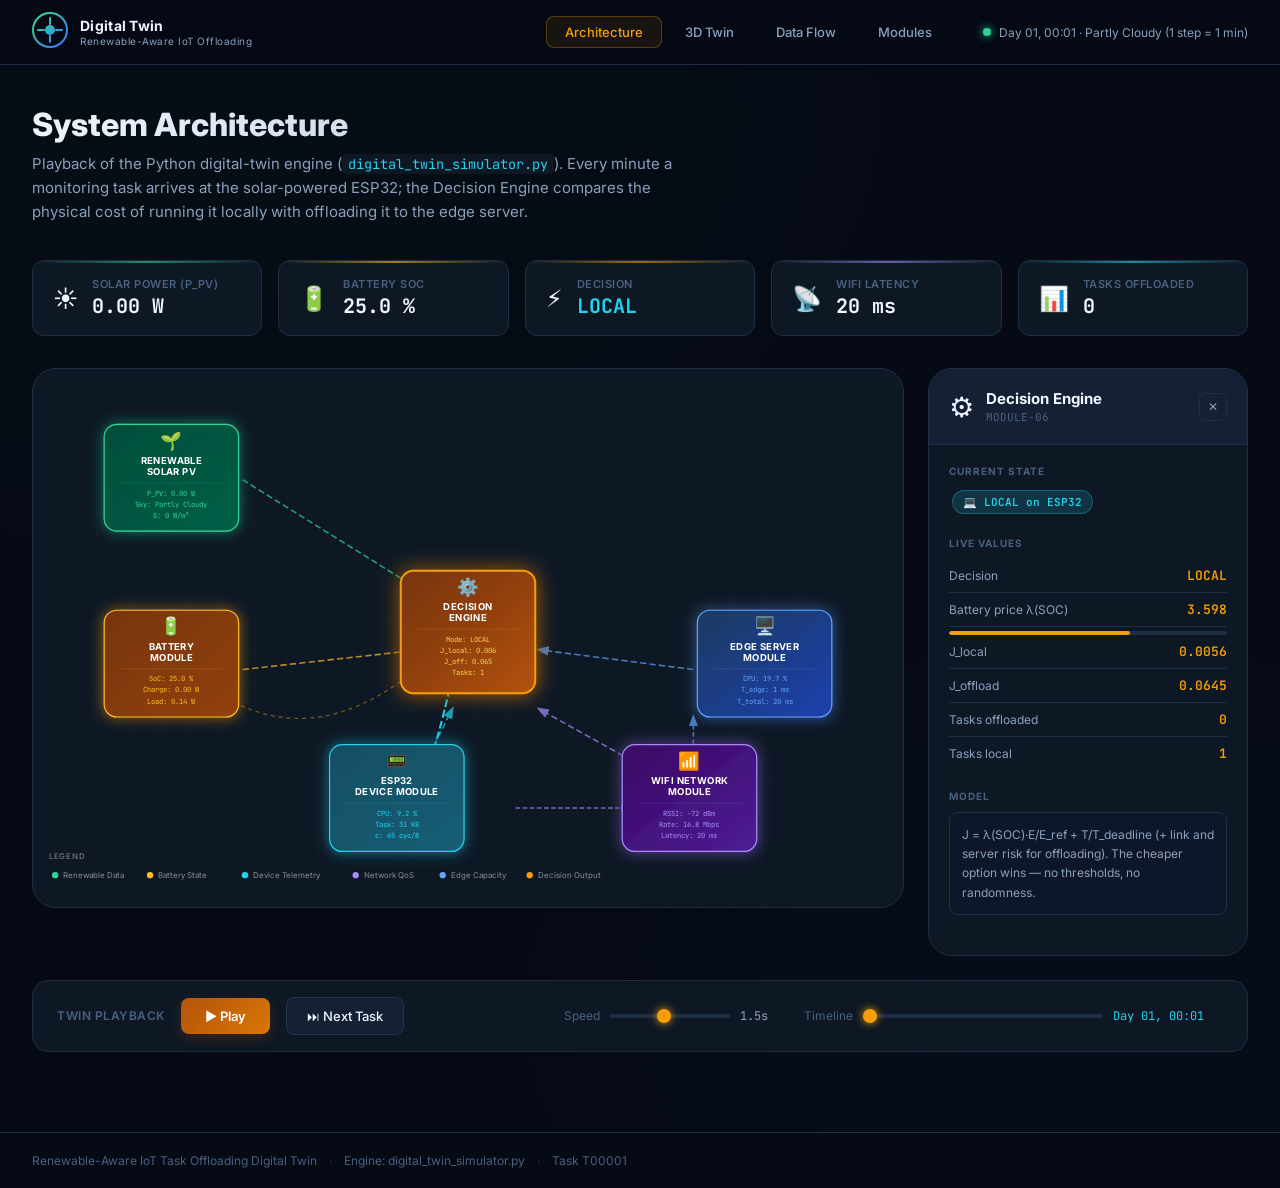
==== commit 66f956b3: "Rebuild digital twin on physical models with a single Python engine Engine (digital_twin_simulator.p" ====
--- a/index.html
+++ b/index.html
@@ -34,6 +34,7 @@
       </div>
       <nav class="header-nav">
         <button class="nav-btn active" data-view="architecture" onclick="switchView('architecture')">Architecture</button>
+        <button class="nav-btn" data-view="twin3d" onclick="switchView('twin3d')">3D Twin</button>
         <button class="nav-btn" data-view="dataflow" onclick="switchView('dataflow')">Data Flow</button>
         <button class="nav-btn" data-view="modules" onclick="switchView('modules')">Modules</button>
       </nav>
@@ -50,7 +51,7 @@
     <section id="view-architecture" class="view active">
       <div class="section-hero">
         <h1 class="hero-title">System Architecture</h1>
-        <p class="hero-sub">Six interconnected modules decide whether IoT tasks run locally on ESP32 or get offloaded to the Edge Server based on renewable energy availability.</p>
+        <p class="hero-sub">Playback of the Python digital-twin engine (<code>digital_twin_simulator.py</code>). Every minute a monitoring task arrives at the solar-powered ESP32; the Decision Engine compares the physical cost of running it locally with offloading it to the edge server.</p>
       </div>
 
       <!-- KPI Bar -->
@@ -58,7 +59,7 @@
         <div class="kpi-card" id="kpi-solar">
           <div class="kpi-icon">☀️</div>
           <div class="kpi-body">
-            <div class="kpi-label">Solar Power</div>
+            <div class="kpi-label">Solar Power (P_PV)</div>
             <div class="kpi-value" id="kv-solar">0 W</div>
           </div>
           <div class="kpi-ring" id="kr-solar"></div>
@@ -186,8 +187,8 @@
           <line class="flow-line" x1="820" y1="530" x2="640" y2="430" stroke="#a78bfa" stroke-width="2" stroke-dasharray="8 4" marker-end="url(#arrow-purple)" opacity="0.7"/>
           <!-- Edge → Decision -->
           <line class="flow-line" x1="835" y1="380" x2="640" y2="355" stroke="#60a5fa" stroke-width="2" stroke-dasharray="8 4" marker-end="url(#arrow-blue)" opacity="0.7"/>
-          <!-- Decision → Renewable (feedback) -->
-          <path class="flow-line" d="M 550 270 Q 350 80 265 130" fill="none" stroke="#f59e0b" stroke-width="1.5" stroke-dasharray="5 5" opacity="0.4"/>
+          <!-- Decision → Battery (feedback: the chosen option's energy is drawn from the battery) -->
+          <path class="flow-line" d="M 465 395 Q 360 470 262 425" fill="none" stroke="#f59e0b" stroke-width="1.5" stroke-dasharray="5 5" opacity="0.5"/>
           <!-- Decision → ESP32 (execute local) -->
           <path id="path-local" class="flow-line-decision" d="M 530 390 Q 510 480 490 530" fill="none" stroke="#22d3ee" stroke-width="2.5" stroke-dasharray="10 4" marker-end="url(#arrow-cyan)" opacity="0"/>
           <!-- Decision → Edge (offload) -->
@@ -205,11 +206,11 @@
             <rect x="0" y="0" width="170" height="135" rx="16" fill="none" stroke="#34d39940" stroke-width="1"/>
             <text x="85" y="28" text-anchor="middle" font-family="Inter" font-size="22" fill="#34d399">🌱</text>
             <text x="85" y="50" text-anchor="middle" font-family="Inter" font-weight="700" font-size="12" fill="#ffffff" letter-spacing="0.5">RENEWABLE</text>
-            <text x="85" y="64" text-anchor="middle" font-family="Inter" font-weight="700" font-size="12" fill="#ffffff" letter-spacing="0.5">AVAILABILITY</text>
+            <text x="85" y="64" text-anchor="middle" font-family="Inter" font-weight="700" font-size="12" fill="#ffffff" letter-spacing="0.5">SOLAR PV</text>
             <line x1="20" y1="74" x2="150" y2="74" stroke="#34d39930" stroke-width="1"/>
-            <text x="85" y="90" text-anchor="middle" font-family="JetBrains Mono" font-size="9" fill="#34d399">Solar: <tspan id="svg-solar">-- W</tspan></text>
-            <text x="85" y="104" text-anchor="middle" font-family="JetBrains Mono" font-size="9" fill="#34d399">Wind: <tspan id="svg-wind">-- W</tspan></text>
-            <text x="85" y="118" text-anchor="middle" font-family="JetBrains Mono" font-size="9" fill="#34d399">Irrad: <tspan id="svg-irrad">-- W/m²</tspan></text>
+            <text x="85" y="90" text-anchor="middle" font-family="JetBrains Mono" font-size="9" fill="#34d399">P_PV: <tspan id="svg-solar">-- W</tspan></text>
+            <text x="85" y="104" text-anchor="middle" font-family="JetBrains Mono" font-size="9" fill="#34d399">Sky: <tspan id="svg-wind">--</tspan></text>
+            <text x="85" y="118" text-anchor="middle" font-family="JetBrains Mono" font-size="9" fill="#34d399">G: <tspan id="svg-irrad">-- W/m²</tspan></text>
             <rect class="node-pulse" x="0" y="0" width="170" height="135" rx="16" fill="none" stroke="#34d399" stroke-width="2" opacity="0"/>
           </g>
 
@@ -221,8 +222,8 @@
             <text x="85" y="64" text-anchor="middle" font-family="Inter" font-weight="700" font-size="12" fill="#ffffff" letter-spacing="0.5">MODULE</text>
             <line x1="20" y1="74" x2="150" y2="74" stroke="#fbbf2430" stroke-width="1"/>
             <text x="85" y="90" text-anchor="middle" font-family="JetBrains Mono" font-size="9" fill="#fbbf24">SoC: <tspan id="svg-soc">--%</tspan></text>
-            <text x="85" y="104" text-anchor="middle" font-family="JetBrains Mono" font-size="9" fill="#fbbf24">Voltage: <tspan id="svg-volt">-- V</tspan></text>
-            <text x="85" y="118" text-anchor="middle" font-family="JetBrains Mono" font-size="9" fill="#fbbf24">Current: <tspan id="svg-curr">-- A</tspan></text>
+            <text x="85" y="104" text-anchor="middle" font-family="JetBrains Mono" font-size="9" fill="#fbbf24">Charge: <tspan id="svg-volt">-- W</tspan></text>
+            <text x="85" y="118" text-anchor="middle" font-family="JetBrains Mono" font-size="9" fill="#fbbf24">Load: <tspan id="svg-curr">-- W</tspan></text>
             <rect class="node-pulse" x="0" y="0" width="170" height="135" rx="16" fill="none" stroke="#fbbf24" stroke-width="2" opacity="0"/>
           </g>
 
@@ -234,8 +235,8 @@
             <text x="85" y="64" text-anchor="middle" font-family="Inter" font-weight="700" font-size="12" fill="#ffffff" letter-spacing="0.5">DEVICE MODULE</text>
             <line x1="20" y1="74" x2="150" y2="74" stroke="#22d3ee30" stroke-width="1"/>
             <text x="85" y="90" text-anchor="middle" font-family="JetBrains Mono" font-size="9" fill="#22d3ee">CPU: <tspan id="svg-cpu">--%</tspan></text>
-            <text x="85" y="104" text-anchor="middle" font-family="JetBrains Mono" font-size="9" fill="#22d3ee">Mem: <tspan id="svg-mem">-- KB</tspan></text>
-            <text x="85" y="118" text-anchor="middle" font-family="JetBrains Mono" font-size="9" fill="#22d3ee">Power: <tspan id="svg-esp-pwr">-- mW</tspan></text>
+            <text x="85" y="104" text-anchor="middle" font-family="JetBrains Mono" font-size="9" fill="#22d3ee">Task: <tspan id="svg-mem">-- KB</tspan></text>
+            <text x="85" y="118" text-anchor="middle" font-family="JetBrains Mono" font-size="9" fill="#22d3ee">c: <tspan id="svg-esp-pwr">-- cyc/B</tspan></text>
             <rect class="node-pulse" x="0" y="0" width="170" height="135" rx="16" fill="none" stroke="#22d3ee" stroke-width="2" opacity="0"/>
           </g>
 
@@ -247,7 +248,7 @@
             <text x="85" y="64" text-anchor="middle" font-family="Inter" font-weight="700" font-size="12" fill="#ffffff" letter-spacing="0.5">MODULE</text>
             <line x1="20" y1="74" x2="150" y2="74" stroke="#a78bfa30" stroke-width="1"/>
             <text x="85" y="90" text-anchor="middle" font-family="JetBrains Mono" font-size="9" fill="#a78bfa">RSSI: <tspan id="svg-rssi">-- dBm</tspan></text>
-            <text x="85" y="104" text-anchor="middle" font-family="JetBrains Mono" font-size="9" fill="#a78bfa">BW: <tspan id="svg-bw">-- Mbps</tspan></text>
+            <text x="85" y="104" text-anchor="middle" font-family="JetBrains Mono" font-size="9" fill="#a78bfa">Rate: <tspan id="svg-bw">-- Mbps</tspan></text>
             <text x="85" y="118" text-anchor="middle" font-family="JetBrains Mono" font-size="9" fill="#a78bfa">Latency: <tspan id="svg-lat">-- ms</tspan></text>
             <rect class="node-pulse" x="0" y="0" width="170" height="135" rx="16" fill="none" stroke="#a78bfa" stroke-width="2" opacity="0"/>
           </g>
@@ -260,8 +261,8 @@
             <text x="85" y="64" text-anchor="middle" font-family="Inter" font-weight="700" font-size="12" fill="#ffffff" letter-spacing="0.5">MODULE</text>
             <line x1="20" y1="74" x2="150" y2="74" stroke="#60a5fa30" stroke-width="1"/>
             <text x="85" y="90" text-anchor="middle" font-family="JetBrains Mono" font-size="9" fill="#60a5fa">CPU: <tspan id="svg-edge-cpu">--%</tspan></text>
-            <text x="85" y="104" text-anchor="middle" font-family="JetBrains Mono" font-size="9" fill="#60a5fa">Queue: <tspan id="svg-queue">-- tasks</tspan></text>
-            <text x="85" y="118" text-anchor="middle" font-family="JetBrains Mono" font-size="9" fill="#60a5fa">Latency: <tspan id="svg-edge-lat">-- ms</tspan></text>
+            <text x="85" y="104" text-anchor="middle" font-family="JetBrains Mono" font-size="9" fill="#60a5fa">T_edge: <tspan id="svg-queue">-- ms</tspan></text>
+            <text x="85" y="118" text-anchor="middle" font-family="JetBrains Mono" font-size="9" fill="#60a5fa">T_total: <tspan id="svg-edge-lat">-- ms</tspan></text>
             <rect class="node-pulse" x="0" y="0" width="170" height="135" rx="16" fill="none" stroke="#60a5fa" stroke-width="2" opacity="0"/>
           </g>
 
@@ -273,8 +274,8 @@
             <text x="85" y="64" text-anchor="middle" font-family="Inter" font-weight="700" font-size="12" fill="#ffffff" letter-spacing="0.5">ENGINE</text>
             <line x1="20" y1="74" x2="150" y2="74" stroke="#f59e0b30" stroke-width="1"/>
             <text x="85" y="90" text-anchor="middle" font-family="JetBrains Mono" font-size="9" fill="#fcd34d">Mode: <tspan id="svg-mode">--</tspan></text>
-            <text x="85" y="104" text-anchor="middle" font-family="JetBrains Mono" font-size="9" fill="#fcd34d">Score: <tspan id="svg-score">--</tspan></text>
-            <text x="85" y="118" text-anchor="middle" font-family="JetBrains Mono" font-size="9" fill="#fcd34d">Thresh: <tspan id="svg-thresh">30%</tspan></text>
+            <text x="85" y="104" text-anchor="middle" font-family="JetBrains Mono" font-size="9" fill="#fcd34d">J_local: <tspan id="svg-score">--</tspan></text>
+            <text x="85" y="118" text-anchor="middle" font-family="JetBrains Mono" font-size="9" fill="#fcd34d">J_off: <tspan id="svg-thresh">--</tspan></text>
             <text x="85" y="132" text-anchor="middle" font-family="JetBrains Mono" font-size="9" fill="#fcd34d">Tasks: <tspan id="svg-tasks">0</tspan></text>
             <rect class="node-pulse" x="0" y="0" width="170" height="155" rx="16" fill="none" stroke="#f59e0b" stroke-width="2" opacity="0"/>
           </g>
@@ -305,16 +306,37 @@
         </aside>
       </div>
 
-      <!-- Simulation Controls -->
+      <!-- Playback Controls (data comes from the Python engine via web_data.js) -->
       <div class="sim-controls">
-        <div class="sim-label">Simulation Control</div>
-        <button id="btn-sim" class="btn-primary" onclick="toggleSimulation()">▶ Start Simulation</button>
-        <button class="btn-secondary" onclick="triggerTask()">⚡ Inject Task</button>
+        <div class="sim-label">Twin Playback</div>
+        <button id="btn-sim" class="btn-primary" onclick="toggleSimulation()">▶ Play</button>
+        <button class="btn-secondary" onclick="triggerTask()">⏭ Next Task</button>
         <div class="sim-speed">
           <label for="speed-range">Speed</label>
-          <input type="range" id="speed-range" min="500" max="3000" value="1500" step="100" oninput="updateSpeed(this.value)"/>
+          <input type="range" id="speed-range" min="300" max="3000" value="1500" step="100" oninput="updateSpeed(this.value)"/>
           <span id="speed-label">1.5s</span>
         </div>
+        <div class="sim-speed">
+          <label for="jump-range">Timeline</label>
+          <input type="range" id="jump-range" min="0" max="0" value="0" step="1" oninput="jumpTo(this.value)"/>
+          <span id="jump-label">Day 1</span>
+        </div>
+      </div>
+      <div id="data-missing" class="data-missing" style="display:none">
+        ⚠️ <b>web_data.js</b> not found. Run <code>python digital_twin_simulator.py</code> to generate the twin data, then reload this page.
+      </div>
+    </section>
+
+    <!-- ──── VIEW: 3D TWIN ──── -->
+    <section id="view-twin3d" class="view">
+      <div class="section-hero">
+        <h1 class="hero-title">3D Digital Twin</h1>
+        <p class="hero-sub">Solar PV → Battery → ESP32 → WiFi gateway → Edge server. Every task is animated: offloaded tasks travel as an MQTT packet to the edge and return a result; local tasks are processed on the ESP32. Use the playback controls on the Architecture tab or the buttons below.</p>
+      </div>
+      <div id="twin3d-container" class="twin3d-container"></div>
+      <div class="sim-controls">
+        <button class="btn-primary" onclick="toggleSimulation()" id="btn-sim-3d">▶ Play</button>
+        <button class="btn-secondary" onclick="triggerTask()">⏭ Next Task</button>
       </div>
     </section>
 
@@ -322,7 +344,7 @@
     <section id="view-dataflow" class="view">
       <div class="section-hero">
         <h1 class="hero-title">Data Flow Diagram</h1>
-        <p class="hero-sub">Step-by-step data exchange between all modules — from energy sensing to the final offloading decision.</p>
+        <p class="hero-sub">Step-by-step data exchange for each task — the real values computed by the engine, from energy sensing to the final offloading decision.</p>
       </div>
       <div class="flow-diagram-container">
         <div class="flow-columns">
@@ -368,193 +390,144 @@
         <p class="hero-sub">Detailed specification and role description for each module in the Digital Twin.</p>
       </div>
       <div class="modules-grid">
-
-        <div class="mod-card" style="--accent: #34d399; --accent-dim: #064e3b;">
+        <div class="mod-card" style="--accent: #facc15; --accent-dim: #713f12;">
           <div class="mod-card-header">
             <span class="mod-num">01</span>
-            <span class="mod-icon">🌱</span>
-            <h2 class="mod-title">Renewable Availability Module</h2>
-          </div>
-          <div class="mod-section">
-            <div class="mod-section-title">Responsibilities</div>
-            <ul class="mod-list">
-              <li>Collects real-time solar irradiance & wind speed data</li>
-              <li>Estimates instantaneous power generation (W)</li>
-              <li>Provides renewable availability score (0–1)</li>
-              <li>Forecasts short-term energy availability</li>
-            </ul>
-          </div>
-          <div class="mod-section">
-            <div class="mod-section-title">Outputs to Decision Engine</div>
-            <div class="mod-tags">
-              <span class="tag">P_solar (W)</span>
-              <span class="tag">P_wind (W)</span>
-              <span class="tag">Irradiance (W/m²)</span>
-              <span class="tag">Availability Score</span>
-            </div>
+            <span class="mod-icon">☀️</span>
+            <h2 class="mod-title">Solar PV Module</h2>
+          </div>
+          <div class="mod-section">
+            <div class="mod-section-title">What it models</div>
+            <ul class="mod-list"><li>Clear-sky irradiance follows the sun: 0 at night, peak at solar noon</li><li>Cloud factor drifts smoothly (Ornstein–Uhlenbeck) around a daily weather mean</li><li>Daily weather (Sunny / Partly Cloudy / Overcast) follows a Markov chain</li></ul>
+          </div>
+          <div class="mod-section">
+            <div class="mod-section-title">Equations</div>
+            <div class="formula-box">G(t) = 1000·sin(π(h−6)/12) · k_cloud(t)  [W/m²]</div><div class="formula-box">P_PV = P_rated · G / G_STC · η_PV   (1 W, 1000 W/m², 0.85)</div>
+          </div>
+          <div class="mod-section">
+            <div class="mod-section-title">Dataset columns</div>
+            <div class="mod-tags"><span class="tag">Solar_Irradiance</span><span class="tag">Renewable_Power</span><span class="tag">Renewable_Availability</span><span class="tag">Weather</span></div>
           </div>
           <div class="mod-section">
             <div class="mod-section-title">Digital Twin Role</div>
-            <p class="mod-desc">Mirrors a physical renewable energy source — solar panel + wind turbine — and computes net energy generation at every timestep.</p>
-          </div>
-        </div>
-
-        <div class="mod-card" style="--accent: #fbbf24; --accent-dim: #78350f;">
+            <p class="mod-desc">Mirrors a small 1 W IoT solar panel. Its power is time-dependent, never random per minute.</p>
+          </div>
+        </div>
+        <div class="mod-card" style="--accent: #34d399; --accent-dim: #064e3b;">
           <div class="mod-card-header">
             <span class="mod-num">02</span>
             <span class="mod-icon">🔋</span>
             <h2 class="mod-title">Battery Module</h2>
           </div>
           <div class="mod-section">
-            <div class="mod-section-title">Responsibilities</div>
-            <ul class="mod-list">
-              <li>Tracks State of Charge (SoC) in real time</li>
-              <li>Models charge/discharge dynamics</li>
-              <li>Enforces safe operating voltage thresholds</li>
-              <li>Estimates remaining operational time</li>
-            </ul>
-          </div>
-          <div class="mod-section">
-            <div class="mod-section-title">Outputs to Decision Engine</div>
-            <div class="mod-tags">
-              <span class="tag">SoC (%)</span>
-              <span class="tag">Voltage (V)</span>
-              <span class="tag">Discharge Rate</span>
-              <span class="tag">Time Remaining</span>
-            </div>
+            <div class="mod-section-title">What it models</div>
+            <ul class="mod-list"><li>12 Wh Li-ion pack fed by the PV panel and drained by the ESP32</li><li>CC/CV charge taper above 90 % SOC, small self-discharge</li><li>Energy of the chosen action (local or offload) is drawn every minute</li></ul>
+          </div>
+          <div class="mod-section">
+            <div class="mod-section-title">Equations</div>
+            <div class="formula-box">P_net = P_PV − P_load</div><div class="formula-box">SOC += η_c·P_charge·Δt / E_bat − P_dis·Δt / (η_d·E_bat)</div>
+          </div>
+          <div class="mod-section">
+            <div class="mod-section-title">Dataset columns</div>
+            <div class="mod-tags"><span class="tag">Battery_SOC</span><span class="tag">dSOC_dt</span><span class="tag">Battery_Charge_Power</span><span class="tag">Battery_Discharge_Power</span><span class="tag">Load_Power</span></div>
           </div>
           <div class="mod-section">
             <div class="mod-section-title">Digital Twin Role</div>
-            <p class="mod-desc">Simulates a LiFePO4 / Li-ion battery pack. When SoC is low and renewables are insufficient, offloading is discouraged to conserve energy.</p>
-          </div>
-        </div>
-
+            <p class="mod-desc">Closes the loop: decisions change the battery, and the battery SOC changes the price of energy in the next decision.</p>
+          </div>
+        </div>
         <div class="mod-card" style="--accent: #22d3ee; --accent-dim: #164e63;">
           <div class="mod-card-header">
             <span class="mod-num">03</span>
             <span class="mod-icon">📟</span>
-            <h2 class="mod-title">ESP32 Device Module</h2>
-          </div>
-          <div class="mod-section">
-            <div class="mod-section-title">Responsibilities</div>
-            <ul class="mod-list">
-              <li>Generates IoT tasks with size, deadline, and compute demand</li>
-              <li>Reports CPU load, free memory, and power draw</li>
-              <li>Executes tasks locally when instructed</li>
-              <li>Serializes & transmits tasks over WiFi when offloaded</li>
-            </ul>
-          </div>
-          <div class="mod-section">
-            <div class="mod-section-title">Outputs to Decision Engine</div>
-            <div class="mod-tags">
-              <span class="tag">CPU Load (%)</span>
-              <span class="tag">Free RAM (KB)</span>
-              <span class="tag">Task Size (KB)</span>
-              <span class="tag">Deadline (ms)</span>
-            </div>
+            <h2 class="mod-title">ESP32 IoT Node</h2>
+          </div>
+          <div class="mod-section">
+            <div class="mod-section-title">What it models</div>
+            <ul class="mod-list"><li>One monitoring task per minute: aggregation, filtering, FFT features, anomaly detection or image preprocessing</li><li>Task_Size = data in the sensing window [KB]; Task_Complexity = CPU cycles per byte</li><li>240 MHz core with a background RTOS / WiFi-stack load</li></ul>
+          </div>
+          <div class="mod-section">
+            <div class="mod-section-title">Equations</div>
+            <div class="formula-box">C_required = D_task · c   [cycles]</div><div class="formula-box">CPU_Load = Background + C / (f_ESP32 · T_deadline) · 100</div><div class="formula-box">T_local = C / (f_ESP32 · (1 − Background))</div><div class="formula-box">E_local = (P_idle + α·CPU_Load) · T_local</div>
+          </div>
+          <div class="mod-section">
+            <div class="mod-section-title">Dataset columns</div>
+            <div class="mod-tags"><span class="tag">Task_Type</span><span class="tag">Task_Size</span><span class="tag">Task_Complexity</span><span class="tag">CPU_Cycles</span><span class="tag">CPU_Load</span><span class="tag">Local_Exec_Time</span><span class="tag">Local_Energy</span></div>
           </div>
           <div class="mod-section">
             <div class="mod-section-title">Digital Twin Role</div>
-            <p class="mod-desc">Emulates a constrained microcontroller. Local execution consumes battery faster; offloading trades energy for compute power.</p>
-          </div>
-        </div>
-
-        <div class="mod-card" style="--accent: #a78bfa; --accent-dim: #3b0764;">
+            <p class="mod-desc">Heavier tasks raise CPU load, execution time and local energy — the main reason to offload.</p>
+          </div>
+        </div>
+        <div class="mod-card" style="--accent: #c084fc; --accent-dim: #3b0764;">
           <div class="mod-card-header">
             <span class="mod-num">04</span>
             <span class="mod-icon">📶</span>
-            <h2 class="mod-title">WiFi Network Module</h2>
-          </div>
-          <div class="mod-section">
-            <div class="mod-section-title">Responsibilities</div>
-            <ul class="mod-list">
-              <li>Monitors RSSI, throughput, and round-trip latency</li>
-              <li>Estimates data transfer energy cost</li>
-              <li>Determines if network quality is sufficient for offloading</li>
-              <li>Models packet loss impact on task deadlines</li>
-            </ul>
-          </div>
-          <div class="mod-section">
-            <div class="mod-section-title">Outputs to Decision Engine</div>
-            <div class="mod-tags">
-              <span class="tag">RSSI (dBm)</span>
-              <span class="tag">Bandwidth (Mbps)</span>
-              <span class="tag">Latency (ms)</span>
-              <span class="tag">Transfer Cost (mJ)</span>
-            </div>
+            <h2 class="mod-title">WiFi / MQTT Network</h2>
+          </div>
+          <div class="mod-section">
+            <div class="mod-section-title">What it models</div>
+            <ul class="mod-list"><li>Node on moving equipment: distance to the access point drifts (3–40 m)</li><li>Log-distance path loss with correlated shadowing</li><li>802.11n rate adaptation (MCS0–7) and packet errors → retransmissions</li><li>Task sent as an MQTT PUBLISH over TCP/IP (header overhead included)</li></ul>
+          </div>
+          <div class="mod-section">
+            <div class="mod-section-title">Equations</div>
+            <div class="formula-box">RSSI = RSSI_0 − 10·n·log10(d/d0) + X_σ</div><div class="formula-box">R_eff = R_MCS · η_MAC · (1 − U_channel) / N_tx</div><div class="formula-box">T_tx = Data / R_eff ;  T_net = T_tx + T_result + T_gateway + T_queue</div><div class="formula-box">E_tx = P_tx · T_tx</div>
+          </div>
+          <div class="mod-section">
+            <div class="mod-section-title">Dataset columns</div>
+            <div class="mod-tags"><span class="tag">Distance</span><span class="tag">RSSI</span><span class="tag">WiFi_MCS</span><span class="tag">Data_Rate</span><span class="tag">PER</span><span class="tag">Transmission_Time</span><span class="tag">Network_Latency</span><span class="tag">Transmission_Energy</span></div>
           </div>
           <div class="mod-section">
             <div class="mod-section-title">Digital Twin Role</div>
-            <p class="mod-desc">Simulates the IEEE 802.11 link between ESP32 and the edge node. Poor signal strength can make offloading more costly than local execution.</p>
-          </div>
-        </div>
-
-        <div class="mod-card" style="--accent: #60a5fa; --accent-dim: #1e3a5f;">
+            <p class="mod-desc">Weak signal → lower MCS and more retransmissions → longer airtime → higher latency and radio energy.</p>
+          </div>
+        </div>
+        <div class="mod-card" style="--accent: #818cf8; --accent-dim: #1e1b4b;">
           <div class="mod-card-header">
             <span class="mod-num">05</span>
             <span class="mod-icon">🖥️</span>
-            <h2 class="mod-title">Edge Server Module</h2>
-          </div>
-          <div class="mod-section">
-            <div class="mod-section-title">Responsibilities</div>
-            <ul class="mod-list">
-              <li>Reports available CPU cores, memory, and queue depth</li>
-              <li>Estimates task completion time at the edge</li>
-              <li>Manages incoming task queue from ESP32 clients</li>
-              <li>Returns results back via WiFi</li>
-            </ul>
-          </div>
-          <div class="mod-section">
-            <div class="mod-section-title">Outputs to Decision Engine</div>
-            <div class="mod-tags">
-              <span class="tag">CPU Available (%)</span>
-              <span class="tag">Queue Depth</span>
-              <span class="tag">Exec Time (ms)</span>
-              <span class="tag">Power Cost (mJ)</span>
-            </div>
+            <h2 class="mod-title">Edge Server</h2>
+          </div>
+          <div class="mod-section">
+            <div class="mod-section-title">What it models</div>
+            <ul class="mod-list"><li>3 GHz vCPU shared with other users</li><li>Daily usage profile plus decaying traffic bursts</li><li>Processing time grows sharply as utilisation approaches 100 %</li></ul>
+          </div>
+          <div class="mod-section">
+            <div class="mod-section-title">Equations</div>
+            <div class="formula-box">T_edge = C / (f_edge · (1 − U_server))   (M/M/1 sojourn form)</div><div class="formula-box">T_offload = T_network + T_edge</div>
+          </div>
+          <div class="mod-section">
+            <div class="mod-section-title">Dataset columns</div>
+            <div class="mod-tags"><span class="tag">Server_CPU_Load</span><span class="tag">Edge_Processing_Time</span><span class="tag">Offload_Total_Time</span><span class="tag">Offload_Energy</span></div>
           </div>
           <div class="mod-section">
             <div class="mod-section-title">Digital Twin Role</div>
-            <p class="mod-desc">Simulates a nearby MEC (Mobile Edge Computing) server. If the edge is overloaded, local execution may be preferred even when energy is available.</p>
-          </div>
-        </div>
-
+            <p class="mod-desc">A busy edge makes offloading slower and makes the ESP32 listen longer for the result, so local execution can win.</p>
+          </div>
+        </div>
         <div class="mod-card featured" style="--accent: #f59e0b; --accent-dim: #78350f;">
           <div class="mod-card-header">
             <span class="mod-num">06</span>
             <span class="mod-icon">⚙️</span>
-            <h2 class="mod-title">Decision Engine Module</h2>
-          </div>
-          <div class="mod-section">
-            <div class="mod-section-title">Responsibilities</div>
-            <ul class="mod-list">
-              <li>Aggregates telemetry from all 5 input modules</li>
-              <li>Computes a weighted offloading score</li>
-              <li>Enforces renewable-aware policy thresholds</li>
-              <li>Outputs binary decision: LOCAL or OFFLOAD</li>
-            </ul>
-          </div>
-          <div class="mod-section">
-            <div class="mod-section-title">Decision Formula</div>
-            <div class="formula-box">
-              Score = α·E_renew + β·(1−SoC_deficit) − γ·WiFi_cost − δ·Edge_load
-            </div>
-            <div class="mod-tags" style="margin-top:8px">
-              <span class="tag">α = Energy weight</span>
-              <span class="tag">β = Battery weight</span>
-              <span class="tag">γ = Network weight</span>
-              <span class="tag">δ = Load weight</span>
-            </div>
-          </div>
-          <div class="mod-section">
-            <div class="mod-section-title">Decision Rule</div>
-            <div class="rule-box">
-              <div class="rule-row"><span class="rule-cond">Score ≥ threshold AND SoC > 30%</span><span class="rule-act offload">→ OFFLOAD</span></div>
-              <div class="rule-row"><span class="rule-cond">Otherwise</span><span class="rule-act local">→ EXECUTE LOCAL</span></div>
-            </div>
-          </div>
-        </div>
-
+            <h2 class="mod-title">Decision Engine</h2>
+          </div>
+          <div class="mod-section">
+            <div class="mod-section-title">What it models</div>
+            <ul class="mod-list"><li>Computes the physical cost of BOTH options for every task</li><li>Battery risk raises the price of energy as SOC falls (for both options)</li><li>No hand-written rules, no random noise: the cheaper option wins</li></ul>
+          </div>
+          <div class="mod-section">
+            <div class="mod-section-title">Equations</div>
+            <div class="formula-box">λ(SOC) = 1 + 4·(1 − SOC/100)^1.5</div><div class="formula-box">J_local = λ·E_local/E_ref + T_local/T_dl + 2·[T_local > T_dl]</div><div class="formula-box">J_off = λ·E_off/E_ref + T_off/T_dl + 0.3·PER + 0.3·U² + 2·[T_off > T_dl]</div><div class="formula-box">Decision = LOCAL if J_local < J_off else OFFLOAD</div>
+          </div>
+          <div class="mod-section">
+            <div class="mod-section-title">Dataset columns</div>
+            <div class="mod-tags"><span class="tag">Battery_Price</span><span class="tag">Local_Execution_Cost</span><span class="tag">Offload_Execution_Cost</span><span class="tag">Decision</span></div>
+          </div>
+          <div class="mod-section">
+            <div class="mod-section-title">Digital Twin Role</div>
+            <p class="mod-desc">Low SOC + good link → offloading saves energy. Low SOC + poor link → retransmissions make offloading cost more, so local wins.</p>
+          </div>
+        </div>
       </div>
     </section>
   </main>
@@ -564,12 +537,20 @@
     <div class="footer-inner">
       <span>Renewable-Aware IoT Task Offloading Digital Twin</span>
       <span class="footer-dot">·</span>
-      <span>Soft Computing — Sem 5</span>
+      <span>Engine: digital_twin_simulator.py</span>
       <span class="footer-dot">·</span>
       <span id="footer-time"></span>
     </div>
   </footer>
 
+  <!-- Simulation data produced by digital_twin_simulator.py -->
+  <script src="web_data.js"></script>
+  <!-- Shared 3D scene (same code as the Streamlit dashboard) -->
+  <script src="twin3d/vendor/three.min.js"></script>
+  <script src="twin3d/vendor/OrbitControls.js"></script>
+  <script src="twin3d/vendor/GLTFLoader.js"></script>
+  <script src="twin3d/assets/models.js"></script>
+  <script src="twin3d/scene.js"></script>
   <script src="app.js"></script>
 </body>
 </html>
--- a/style.css
+++ b/style.css
@@ -615,7 +615,9 @@
   .header-inner { padding: 0 16px; gap: 12px; }
 }
 @media (max-width: 600px) {
-  .header-nav { display: none; }
+  .header-inner { flex-wrap: wrap; height: auto; padding: 8px 12px; }
+  .header-nav { order: 3; width: 100%; overflow-x: auto; }
+  .header-status { display: none; }
   .kpi-card { min-width: 140px; }
   .flow-columns { grid-template-columns: repeat(2, 1fr); }
 }
@@ -644,3 +646,27 @@
   50%       { opacity: 0.4; }
 }
 .flash { animation: decision-flash 0.4s ease 2; }
+
+/* ── Viewer additions: 3D twin tab, timeline, missing-data notice ── */
+.twin3d-container {
+  height: 620px; border-radius: var(--radius-lg); overflow: hidden;
+  border: 1px solid var(--border-light); box-shadow: 0 0 40px #22d3ee22, 0 0 80px #8b5cf622;
+}
+.sim-speed + .sim-speed { margin-left: 16px; }
+#jump-range { width: 240px; accent-color: var(--cyan); }
+#speed-range { accent-color: var(--gold); }
+#jump-label { font-family: var(--font-mono); font-size: 12px; color: var(--cyan); min-width: 110px; }
+.data-missing {
+  margin-top: 16px; padding: 14px 18px; border-radius: var(--radius-md);
+  background: #7f1d1d40; border: 1px solid var(--red); color: var(--text-primary);
+}
+.hero-sub code, .data-missing code {
+  font-family: var(--font-mono); font-size: 0.9em; color: var(--cyan);
+  background: var(--surface); padding: 1px 6px; border-radius: 4px;
+}
+.mod-card .formula-box + .formula-box { margin-top: 6px; }
+@media (max-width: 760px) {
+  .twin3d-container { height: 480px; }
+  .sim-speed, .sim-speed + .sim-speed { margin-left: 0; }
+  #jump-range { width: 160px; }
+}
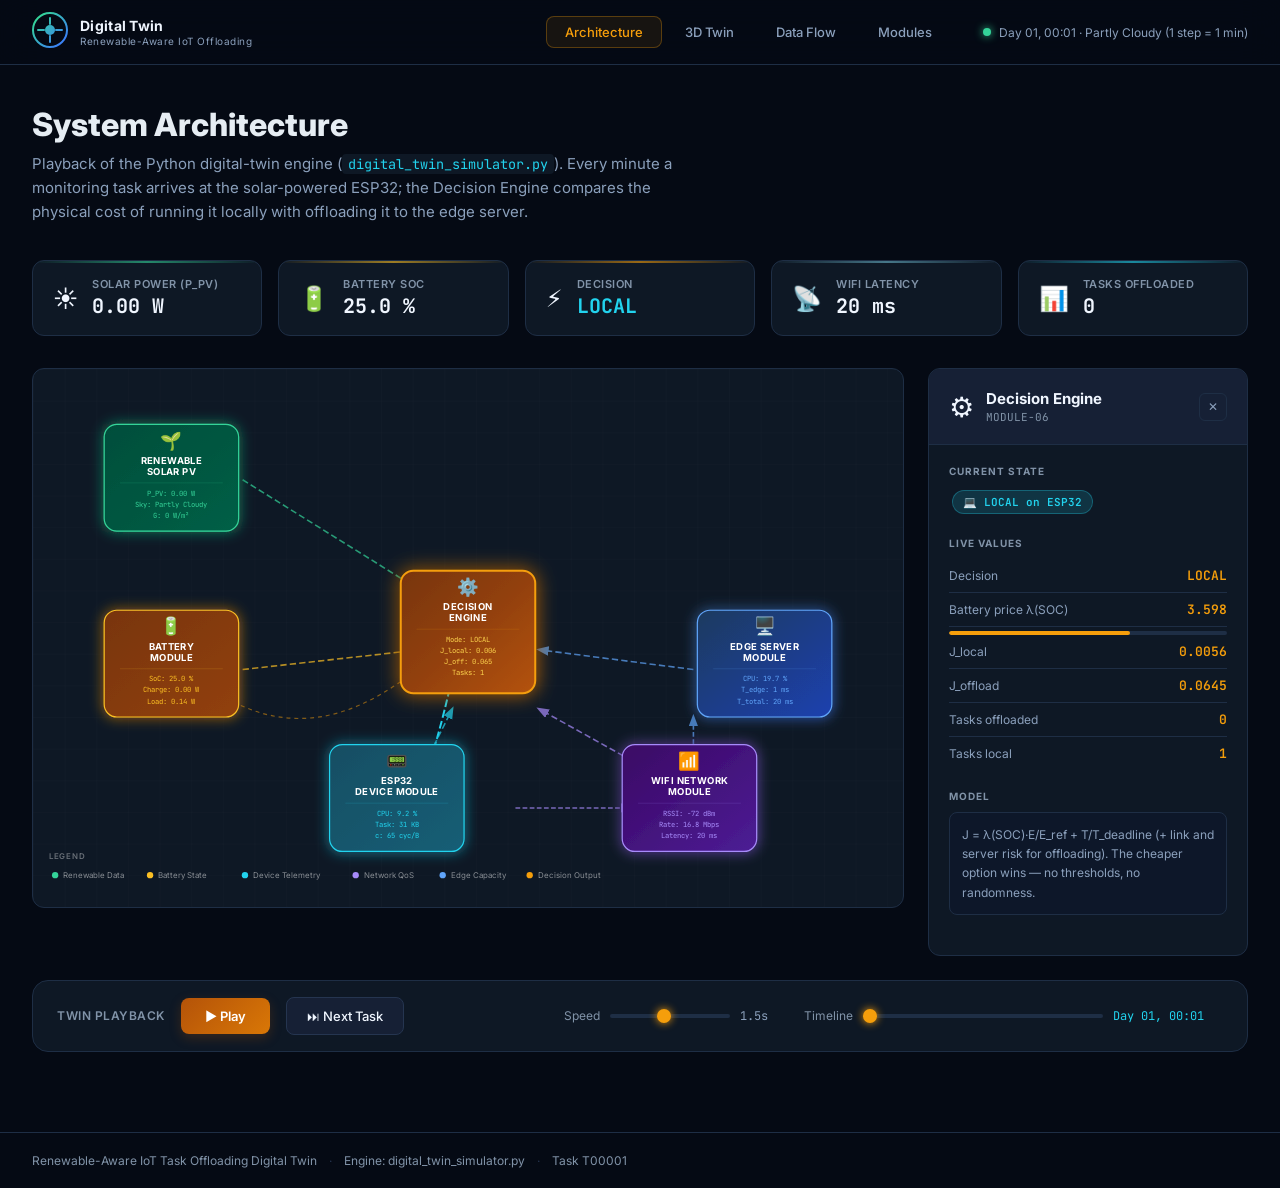
==== commit d10456e6: "feat:altering digital twin simulation" ====
--- a/index.html
+++ b/index.html
@@ -331,7 +331,7 @@
     <section id="view-twin3d" class="view">
       <div class="section-hero">
         <h1 class="hero-title">3D Digital Twin</h1>
-        <p class="hero-sub">Solar PV → Battery → ESP32 → WiFi gateway → Edge server. Every task is animated: offloaded tasks travel as an MQTT packet to the edge and return a result; local tasks are processed on the ESP32. Use the playback controls on the Architecture tab or the buttons below.</p>
+        <p class="hero-sub">Inspect the outdoor installation using the camera selector, drag, pan, and zoom. Follow Signal replays the currently recorded OFFLOAD task path. The presentation tour uses the current recorded task; completion outcomes are not exported. Step through the historical dataset with the controls below.</p>
       </div>
       <div id="twin3d-container" class="twin3d-container"></div>
       <div class="sim-controls">
--- a/style.css
+++ b/style.css
@@ -670,3 +670,12 @@
   .sim-speed, .sim-speed + .sim-speed { margin-left: 0; }
   #jump-range { width: 160px; }
 }
+
+/* Industrial presentation: telemetry and replay code are unchanged. */
+:root { --purple:#6bb6cc; --blue:#69bcd5; --text-muted:#8193a8; --radius-xl:12px; }
+body { background-image:none; }
+.hero-title { background:none; -webkit-text-fill-color:#e6edf3; color:#e6edf3; }
+.metric-card { box-shadow:none; border-radius:10px; }
+.twin3d-container { height:650px; border:1px solid #354959; background:#101923; }
+button:focus-visible, a:focus-visible {outline:2px solid #69cfe6;outline-offset:3px;}
+@media(max-width:700px){.twin3d-container{height:600px;}}
